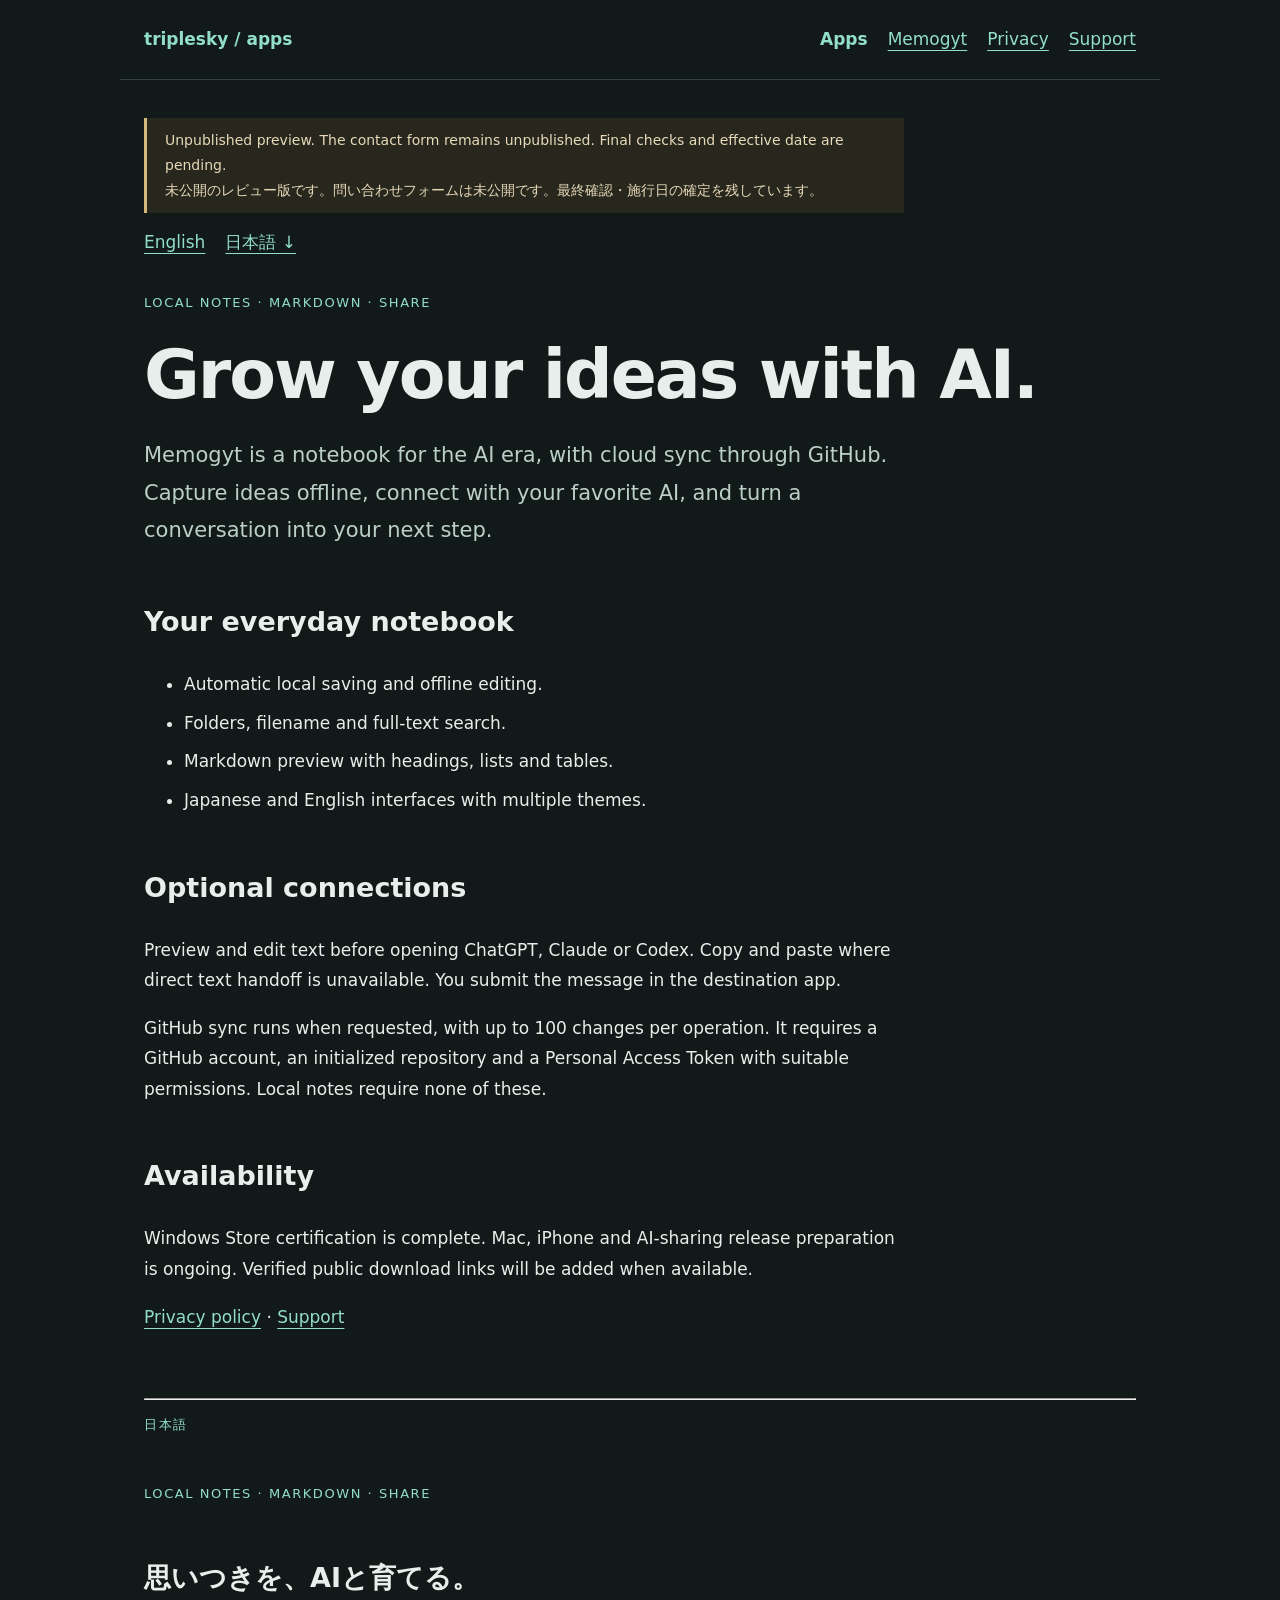
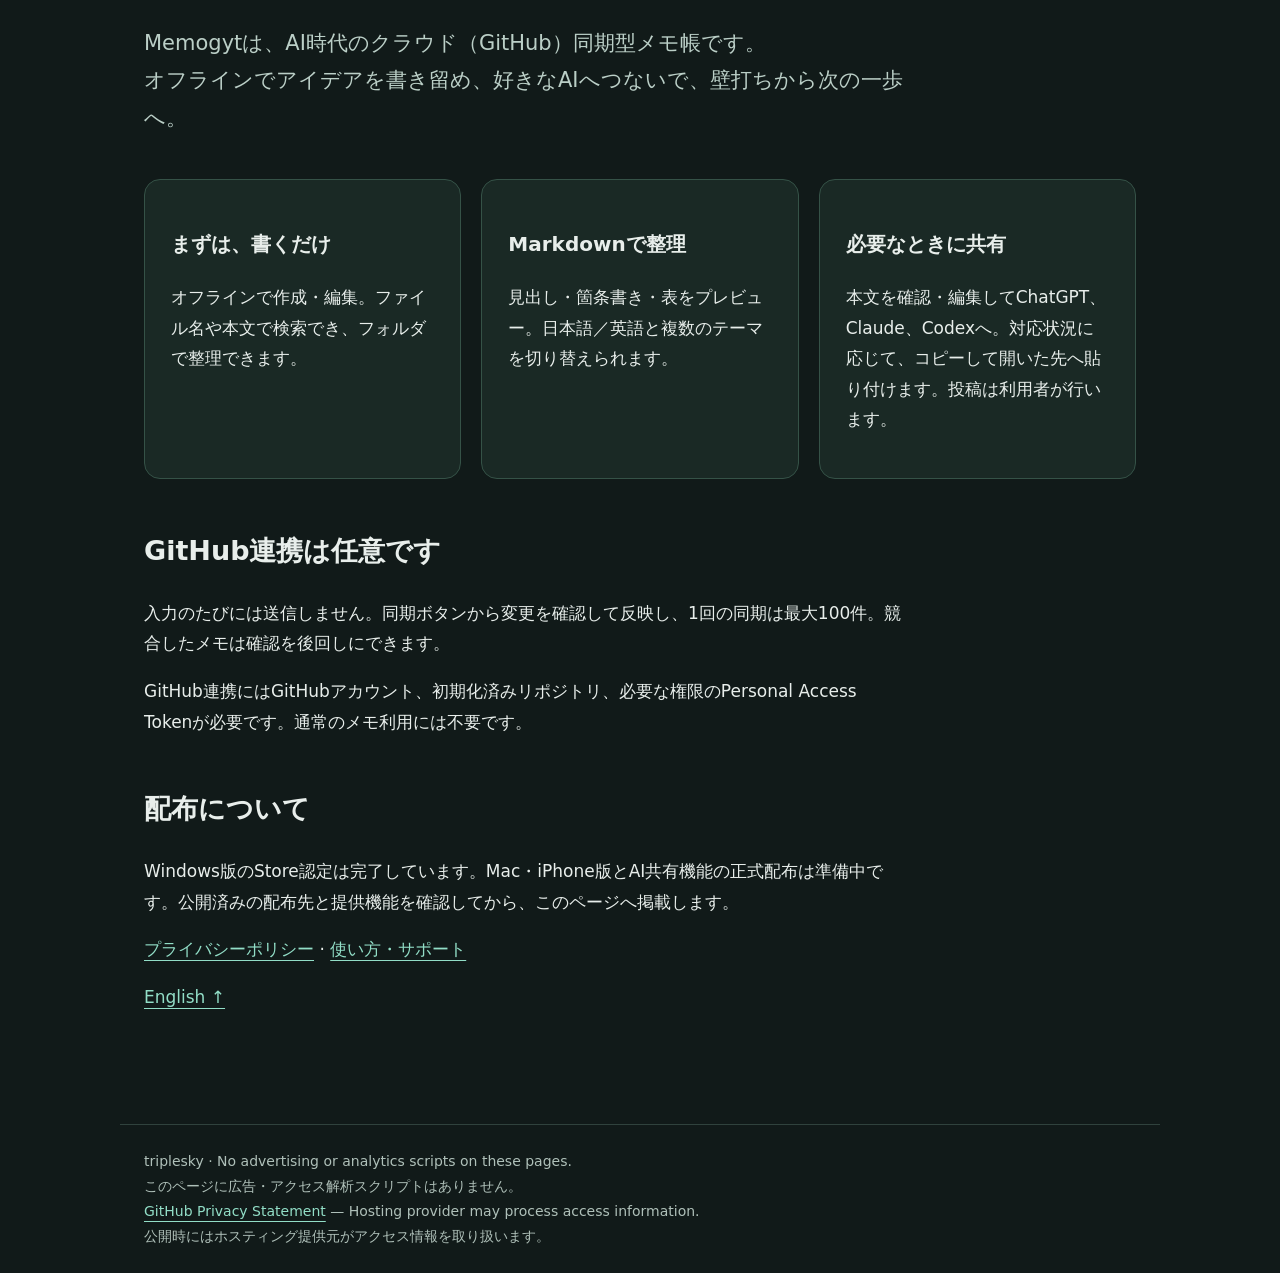
==== memogyt/index.html @ d795aa0e "Limit contact categories and record approved PC review" ====
<!doctype html><html lang="en"><head><meta charset="utf-8"><meta name="viewport" content="width=device-width, initial-scale=1"><title>Memogyt | triplesky</title><link rel="stylesheet" href="../style.css"></head><body><header><a href="../index.html">triplesky / apps</a><nav aria-label="Main navigation"><a href="../index.html">Apps</a><a href="../memogyt/index.html">Memogyt</a><a href="../memogyt/privacy.html">Privacy</a><a href="../memogyt/support.html">Support</a></nav></header><main><p class="notice">Unpublished preview. The contact form remains unpublished. Final checks and effective date are pending.<br><span lang="ja">未公開のレビュー版です。問い合わせフォームは未公開です。最終確認・施行日の確定を残しています。</span></p><nav aria-label="Page language"><a href="#english" lang="en">English</a><a href="#japanese" lang="ja">日本語 ↓</a></nav><section id="english" lang="en"><p class="eyebrow">LOCAL NOTES · MARKDOWN · SHARE</p><h1>Grow your ideas with AI.</h1><p class="lead">Memogyt is a notebook for the AI era, with cloud sync through GitHub.<br>Capture ideas offline, connect with your favorite AI, and turn a conversation into your next step.</p><h2>Your everyday notebook</h2><ul><li>Automatic local saving and offline editing.</li><li>Folders, filename and full-text search.</li><li>Markdown preview with headings, lists and tables.</li><li>Japanese and English interfaces with multiple themes.</li></ul><h2>Optional connections</h2><p>Preview and edit text before opening ChatGPT, Claude or Codex. Copy and paste where direct text handoff is unavailable. You submit the message in the destination app.</p><p>GitHub sync runs when requested, with up to 100 changes per operation. It requires a GitHub account, an initialized repository and a Personal Access Token with suitable permissions. Local notes require none of these.</p><h2>Availability</h2><p>Windows Store certification is complete. Mac, iPhone and AI-sharing release preparation is ongoing. Verified public download links will be added when available.</p><p><a href="privacy.html">Privacy policy</a> · <a href="support.html">Support</a></p></section><section id="japanese" lang="ja" aria-label="日本語"><hr><p class="eyebrow">日本語</p><section><p class="eyebrow">LOCAL NOTES · MARKDOWN · SHARE</p><h2>思いつきを、AIと育てる。</h2><p class="lead">Memogytは、AI時代のクラウド（GitHub）同期型メモ帳です。<br>オフラインでアイデアを書き留め、好きなAIへつないで、壁打ちから次の一歩へ。</p></section><div class="cards"><article class="card"><h3>まずは、書くだけ</h3><p>オフラインで作成・編集。ファイル名や本文で検索でき、フォルダで整理できます。</p></article><article class="card"><h3>Markdownで整理</h3><p>見出し・箇条書き・表をプレビュー。日本語／英語と複数のテーマを切り替えられます。</p></article><article class="card"><h3>必要なときに共有</h3><p>本文を確認・編集してChatGPT、Claude、Codexへ。対応状況に応じて、コピーして開いた先へ貼り付けます。投稿は利用者が行います。</p></article></div><h2>GitHub連携は任意です</h2><p>入力のたびには送信しません。同期ボタンから変更を確認して反映し、1回の同期は最大100件。競合したメモは確認を後回しにできます。</p><p>GitHub連携にはGitHubアカウント、初期化済みリポジトリ、必要な権限のPersonal Access Tokenが必要です。通常のメモ利用には不要です。</p><h2>配布について</h2><p>Windows版のStore認定は完了しています。Mac・iPhone版とAI共有機能の正式配布は準備中です。公開済みの配布先と提供機能を確認してから、このページへ掲載します。</p><p><a href="privacy.html">プライバシーポリシー</a> · <a href="support.html">使い方・サポート</a></p><p><a href="#english">English ↑</a></p></section></main><footer>triplesky · No advertising or analytics scripts on these pages.<br><span lang="ja">このページに広告・アクセス解析スクリプトはありません。</span><br><a href="https://docs.github.com/en/site-policy/privacy-policies/github-general-privacy-statement">GitHub Privacy Statement</a> — Hosting provider may process access information.<br><span lang="ja">公開時にはホスティング提供元がアクセス情報を取り扱います。</span></footer></body></html>
---- style.css ----
*{box-sizing:border-box}body{margin:0;background:#111a19;color:#e8eeeb;font:17px/1.8 system-ui,sans-serif}a{color:#92dec7;text-underline-offset:5px}a:hover{color:#fff}header,main,footer{max-width:1040px;margin:auto;padding:24px}header{display:flex;gap:24px;align-items:center;border-bottom:1px solid #30423d}header a:first-child{font-weight:750;margin-right:auto;text-decoration:none}nav{display:flex;flex-wrap:wrap;gap:20px}h1{font-size:clamp(38px,7vw,68px);line-height:1.2;letter-spacing:-.03em;margin:20px 0}h2{margin-top:48px;font-size:27px}h3{font-size:20px}p{max-width:760px}.eyebrow{color:#92dec7;letter-spacing:.12em;font-size:13px}section{padding:20px 0}.lead{font-size:21px;color:#bbcfc7}.cards{display:grid;grid-template-columns:repeat(auto-fit,minmax(260px,1fr));gap:20px}.card{background:#1a2925;padding:26px;border:1px solid #355247;border-radius:16px}.button{display:inline-block;padding:10px 20px;background:#a2e5cf;color:#13271f;border-radius:9px;text-decoration:none;font-weight:700}.button:hover{background:#cdf5e6;color:#13271f}.notice{border-left:3px solid #d5b97b;padding:10px 18px;background:#27271e;color:#e8d9b8;font-size:14px}footer{margin-top:50px;border-top:1px solid #30423d;color:#afc0b9;font-size:14px}li{margin:8px 0}code{overflow-wrap:anywhere}a:focus-visible{outline:3px solid #f7d983;outline-offset:5px}@media(max-width:600px){header{align-items:flex-start;flex-direction:column;gap:10px}main{padding:20px}h2{margin-top:32px}}
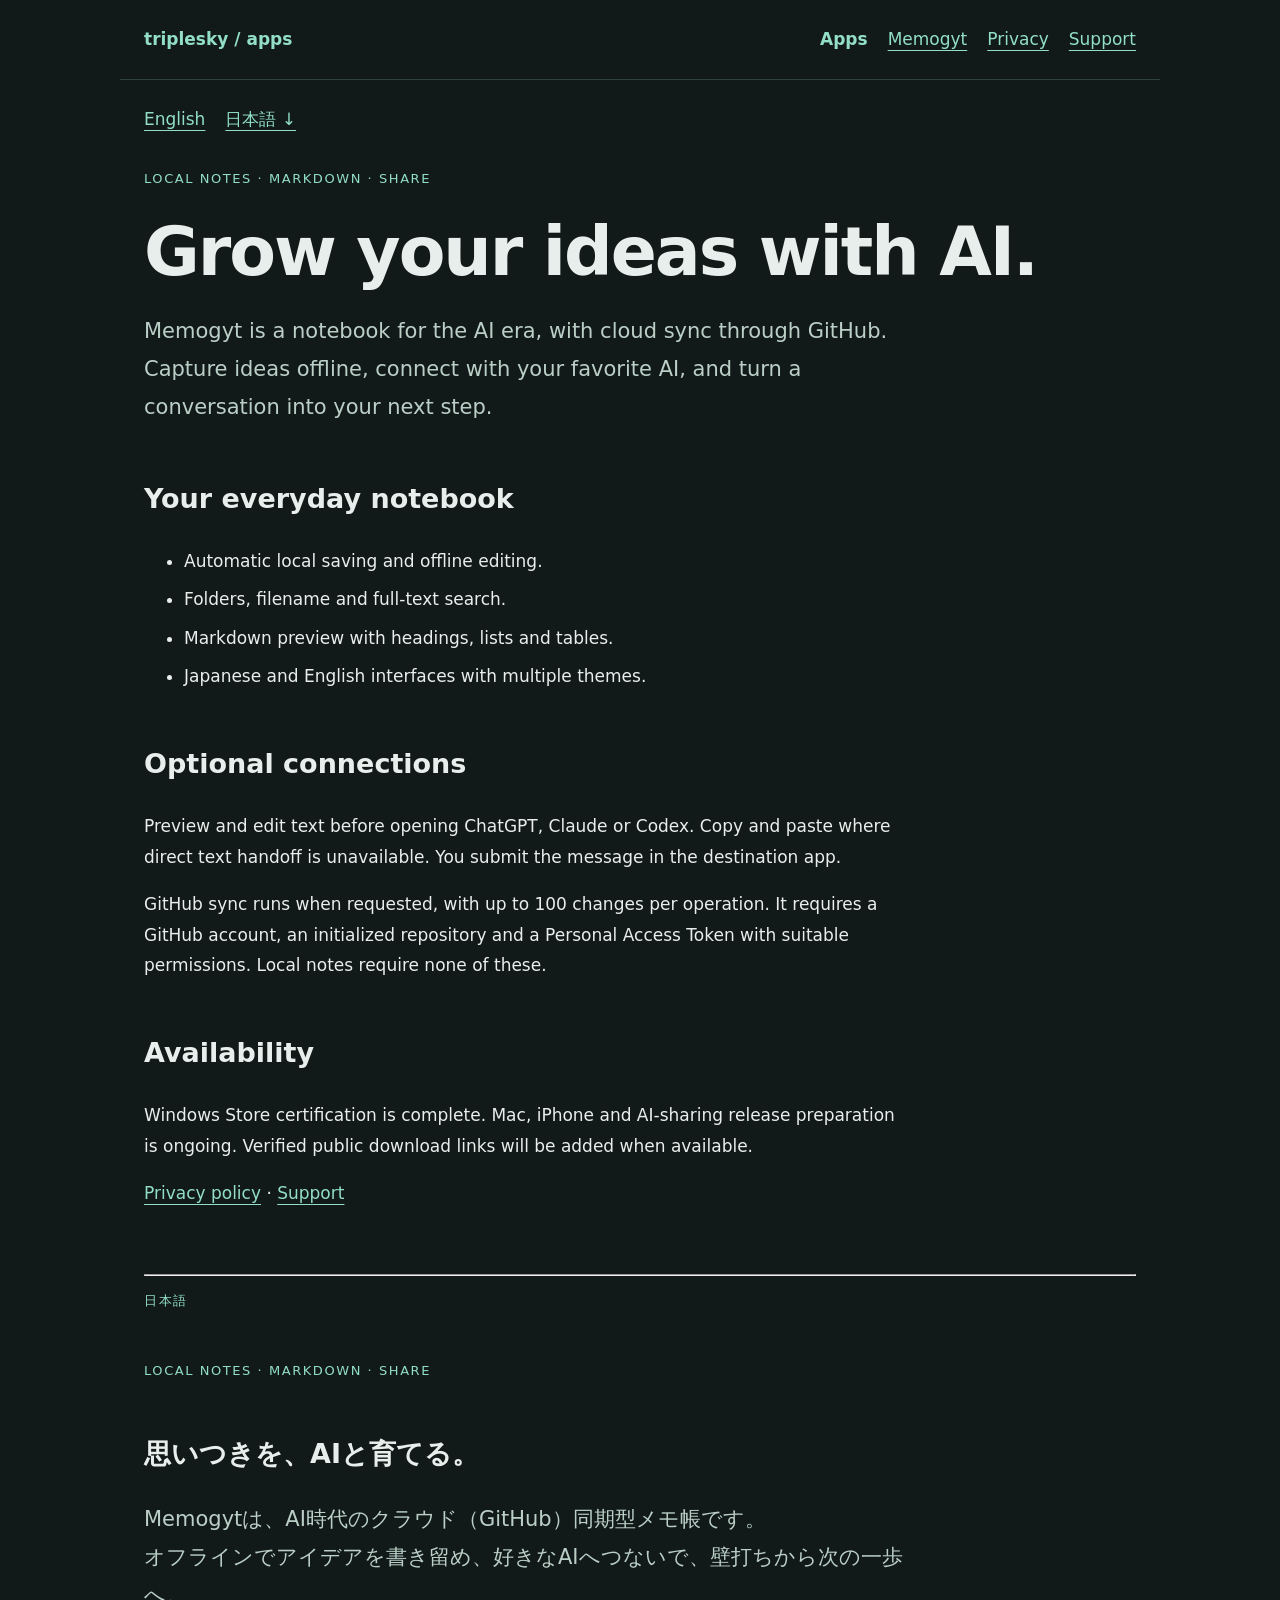
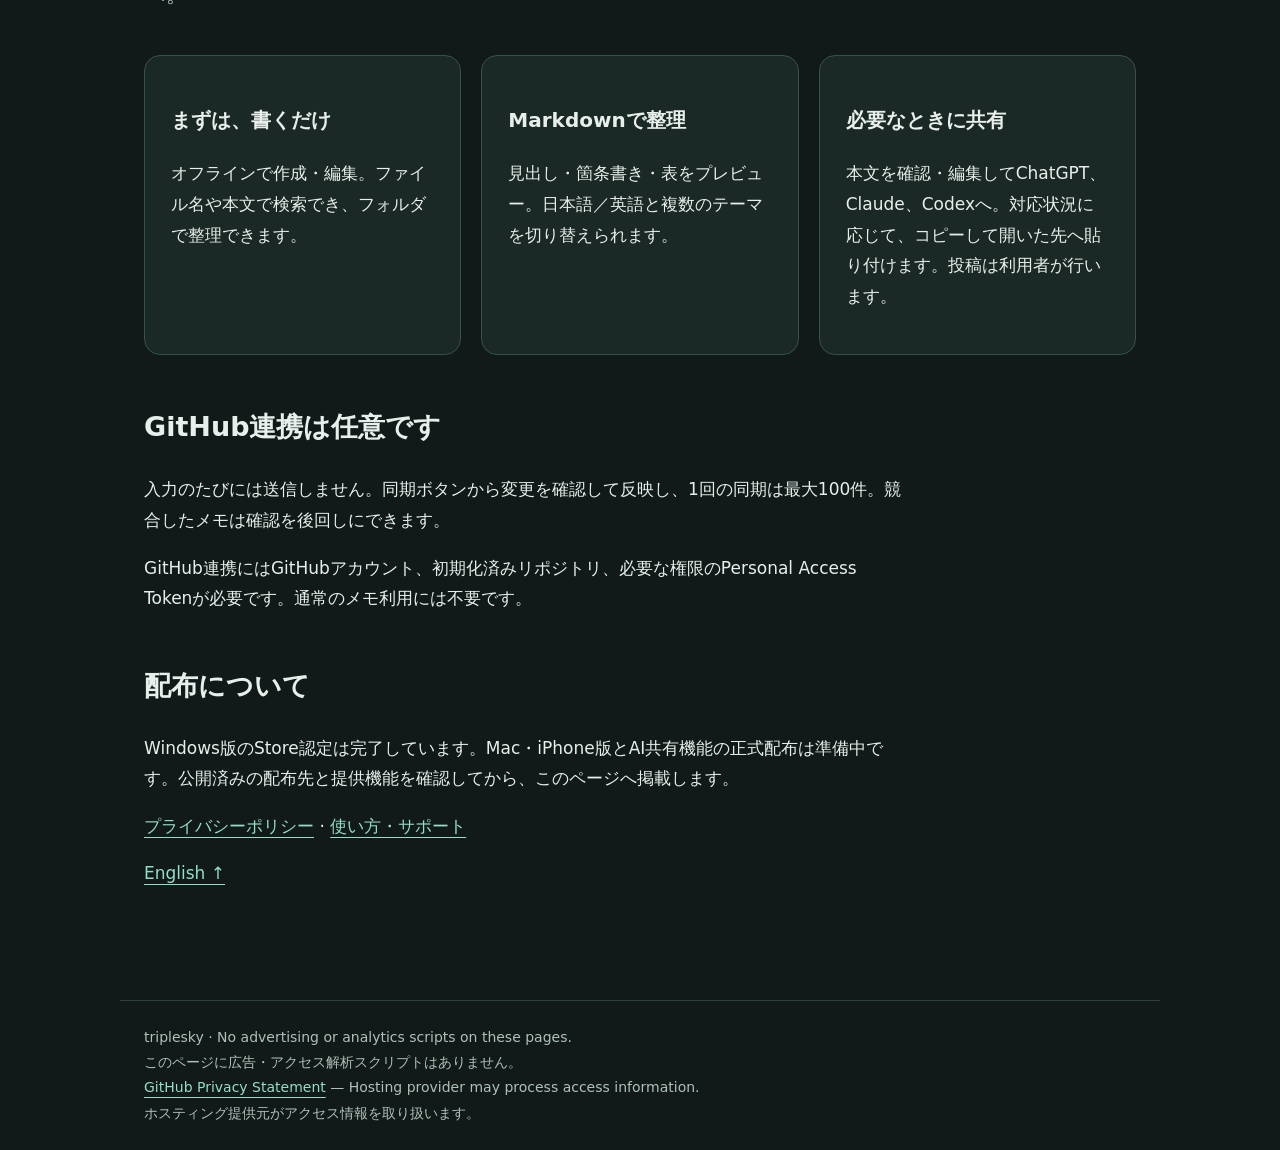
==== commit 66466c52: "Publish reviewed bilingual pages and contact form link" ====
--- a/memogyt/index.html
+++ b/memogyt/index.html
@@ -1 +1 @@
-<!doctype html><html lang="en"><head><meta charset="utf-8"><meta name="viewport" content="width=device-width, initial-scale=1"><title>Memogyt | triplesky</title><link rel="stylesheet" href="../style.css"></head><body><header><a href="../index.html">triplesky / apps</a><nav aria-label="Main navigation"><a href="../index.html">Apps</a><a href="../memogyt/index.html">Memogyt</a><a href="../memogyt/privacy.html">Privacy</a><a href="../memogyt/support.html">Support</a></nav></header><main><p class="notice">Unpublished preview. The contact form remains unpublished. Final checks and effective date are pending.<br><span lang="ja">未公開のレビュー版です。問い合わせフォームは未公開です。最終確認・施行日の確定を残しています。</span></p><nav aria-label="Page language"><a href="#english" lang="en">English</a><a href="#japanese" lang="ja">日本語 ↓</a></nav><section id="english" lang="en"><p class="eyebrow">LOCAL NOTES · MARKDOWN · SHARE</p><h1>Grow your ideas with AI.</h1><p class="lead">Memogyt is a notebook for the AI era, with cloud sync through GitHub.<br>Capture ideas offline, connect with your favorite AI, and turn a conversation into your next step.</p><h2>Your everyday notebook</h2><ul><li>Automatic local saving and offline editing.</li><li>Folders, filename and full-text search.</li><li>Markdown preview with headings, lists and tables.</li><li>Japanese and English interfaces with multiple themes.</li></ul><h2>Optional connections</h2><p>Preview and edit text before opening ChatGPT, Claude or Codex. Copy and paste where direct text handoff is unavailable. You submit the message in the destination app.</p><p>GitHub sync runs when requested, with up to 100 changes per operation. It requires a GitHub account, an initialized repository and a Personal Access Token with suitable permissions. Local notes require none of these.</p><h2>Availability</h2><p>Windows Store certification is complete. Mac, iPhone and AI-sharing release preparation is ongoing. Verified public download links will be added when available.</p><p><a href="privacy.html">Privacy policy</a> · <a href="support.html">Support</a></p></section><section id="japanese" lang="ja" aria-label="日本語"><hr><p class="eyebrow">日本語</p><section><p class="eyebrow">LOCAL NOTES · MARKDOWN · SHARE</p><h2>思いつきを、AIと育てる。</h2><p class="lead">Memogytは、AI時代のクラウド（GitHub）同期型メモ帳です。<br>オフラインでアイデアを書き留め、好きなAIへつないで、壁打ちから次の一歩へ。</p></section><div class="cards"><article class="card"><h3>まずは、書くだけ</h3><p>オフラインで作成・編集。ファイル名や本文で検索でき、フォルダで整理できます。</p></article><article class="card"><h3>Markdownで整理</h3><p>見出し・箇条書き・表をプレビュー。日本語／英語と複数のテーマを切り替えられます。</p></article><article class="card"><h3>必要なときに共有</h3><p>本文を確認・編集してChatGPT、Claude、Codexへ。対応状況に応じて、コピーして開いた先へ貼り付けます。投稿は利用者が行います。</p></article></div><h2>GitHub連携は任意です</h2><p>入力のたびには送信しません。同期ボタンから変更を確認して反映し、1回の同期は最大100件。競合したメモは確認を後回しにできます。</p><p>GitHub連携にはGitHubアカウント、初期化済みリポジトリ、必要な権限のPersonal Access Tokenが必要です。通常のメモ利用には不要です。</p><h2>配布について</h2><p>Windows版のStore認定は完了しています。Mac・iPhone版とAI共有機能の正式配布は準備中です。公開済みの配布先と提供機能を確認してから、このページへ掲載します。</p><p><a href="privacy.html">プライバシーポリシー</a> · <a href="support.html">使い方・サポート</a></p><p><a href="#english">English ↑</a></p></section></main><footer>triplesky · No advertising or analytics scripts on these pages.<br><span lang="ja">このページに広告・アクセス解析スクリプトはありません。</span><br><a href="https://docs.github.com/en/site-policy/privacy-policies/github-general-privacy-statement">GitHub Privacy Statement</a> — Hosting provider may process access information.<br><span lang="ja">公開時にはホスティング提供元がアクセス情報を取り扱います。</span></footer></body></html>+<!doctype html><html lang="en"><head><meta charset="utf-8"><meta name="viewport" content="width=device-width, initial-scale=1"><title>Memogyt | triplesky</title><link rel="stylesheet" href="../style.css"></head><body><header><a href="../index.html">triplesky / apps</a><nav aria-label="Main navigation"><a href="../index.html">Apps</a><a href="../memogyt/index.html">Memogyt</a><a href="../memogyt/privacy.html">Privacy</a><a href="../memogyt/support.html">Support</a></nav></header><main><nav aria-label="Page language"><a href="#english" lang="en">English</a><a href="#japanese" lang="ja">日本語 ↓</a></nav><section id="english" lang="en"><p class="eyebrow">LOCAL NOTES · MARKDOWN · SHARE</p><h1>Grow your ideas with AI.</h1><p class="lead">Memogyt is a notebook for the AI era, with cloud sync through GitHub.<br>Capture ideas offline, connect with your favorite AI, and turn a conversation into your next step.</p><h2>Your everyday notebook</h2><ul><li>Automatic local saving and offline editing.</li><li>Folders, filename and full-text search.</li><li>Markdown preview with headings, lists and tables.</li><li>Japanese and English interfaces with multiple themes.</li></ul><h2>Optional connections</h2><p>Preview and edit text before opening ChatGPT, Claude or Codex. Copy and paste where direct text handoff is unavailable. You submit the message in the destination app.</p><p>GitHub sync runs when requested, with up to 100 changes per operation. It requires a GitHub account, an initialized repository and a Personal Access Token with suitable permissions. Local notes require none of these.</p><h2>Availability</h2><p>Windows Store certification is complete. Mac, iPhone and AI-sharing release preparation is ongoing. Verified public download links will be added when available.</p><p><a href="privacy.html">Privacy policy</a> · <a href="support.html">Support</a></p></section><section id="japanese" lang="ja" aria-label="日本語"><hr><p class="eyebrow">日本語</p><section><p class="eyebrow">LOCAL NOTES · MARKDOWN · SHARE</p><h2>思いつきを、AIと育てる。</h2><p class="lead">Memogytは、AI時代のクラウド（GitHub）同期型メモ帳です。<br>オフラインでアイデアを書き留め、好きなAIへつないで、壁打ちから次の一歩へ。</p></section><div class="cards"><article class="card"><h3>まずは、書くだけ</h3><p>オフラインで作成・編集。ファイル名や本文で検索でき、フォルダで整理できます。</p></article><article class="card"><h3>Markdownで整理</h3><p>見出し・箇条書き・表をプレビュー。日本語／英語と複数のテーマを切り替えられます。</p></article><article class="card"><h3>必要なときに共有</h3><p>本文を確認・編集してChatGPT、Claude、Codexへ。対応状況に応じて、コピーして開いた先へ貼り付けます。投稿は利用者が行います。</p></article></div><h2>GitHub連携は任意です</h2><p>入力のたびには送信しません。同期ボタンから変更を確認して反映し、1回の同期は最大100件。競合したメモは確認を後回しにできます。</p><p>GitHub連携にはGitHubアカウント、初期化済みリポジトリ、必要な権限のPersonal Access Tokenが必要です。通常のメモ利用には不要です。</p><h2>配布について</h2><p>Windows版のStore認定は完了しています。Mac・iPhone版とAI共有機能の正式配布は準備中です。公開済みの配布先と提供機能を確認してから、このページへ掲載します。</p><p><a href="privacy.html">プライバシーポリシー</a> · <a href="support.html">使い方・サポート</a></p><p><a href="#english">English ↑</a></p></section></main><footer>triplesky · No advertising or analytics scripts on these pages.<br><span lang="ja">このページに広告・アクセス解析スクリプトはありません。</span><br><a href="https://docs.github.com/en/site-policy/privacy-policies/github-general-privacy-statement">GitHub Privacy Statement</a> — Hosting provider may process access information.<br><span lang="ja">ホスティング提供元がアクセス情報を取り扱います。</span></footer></body></html>
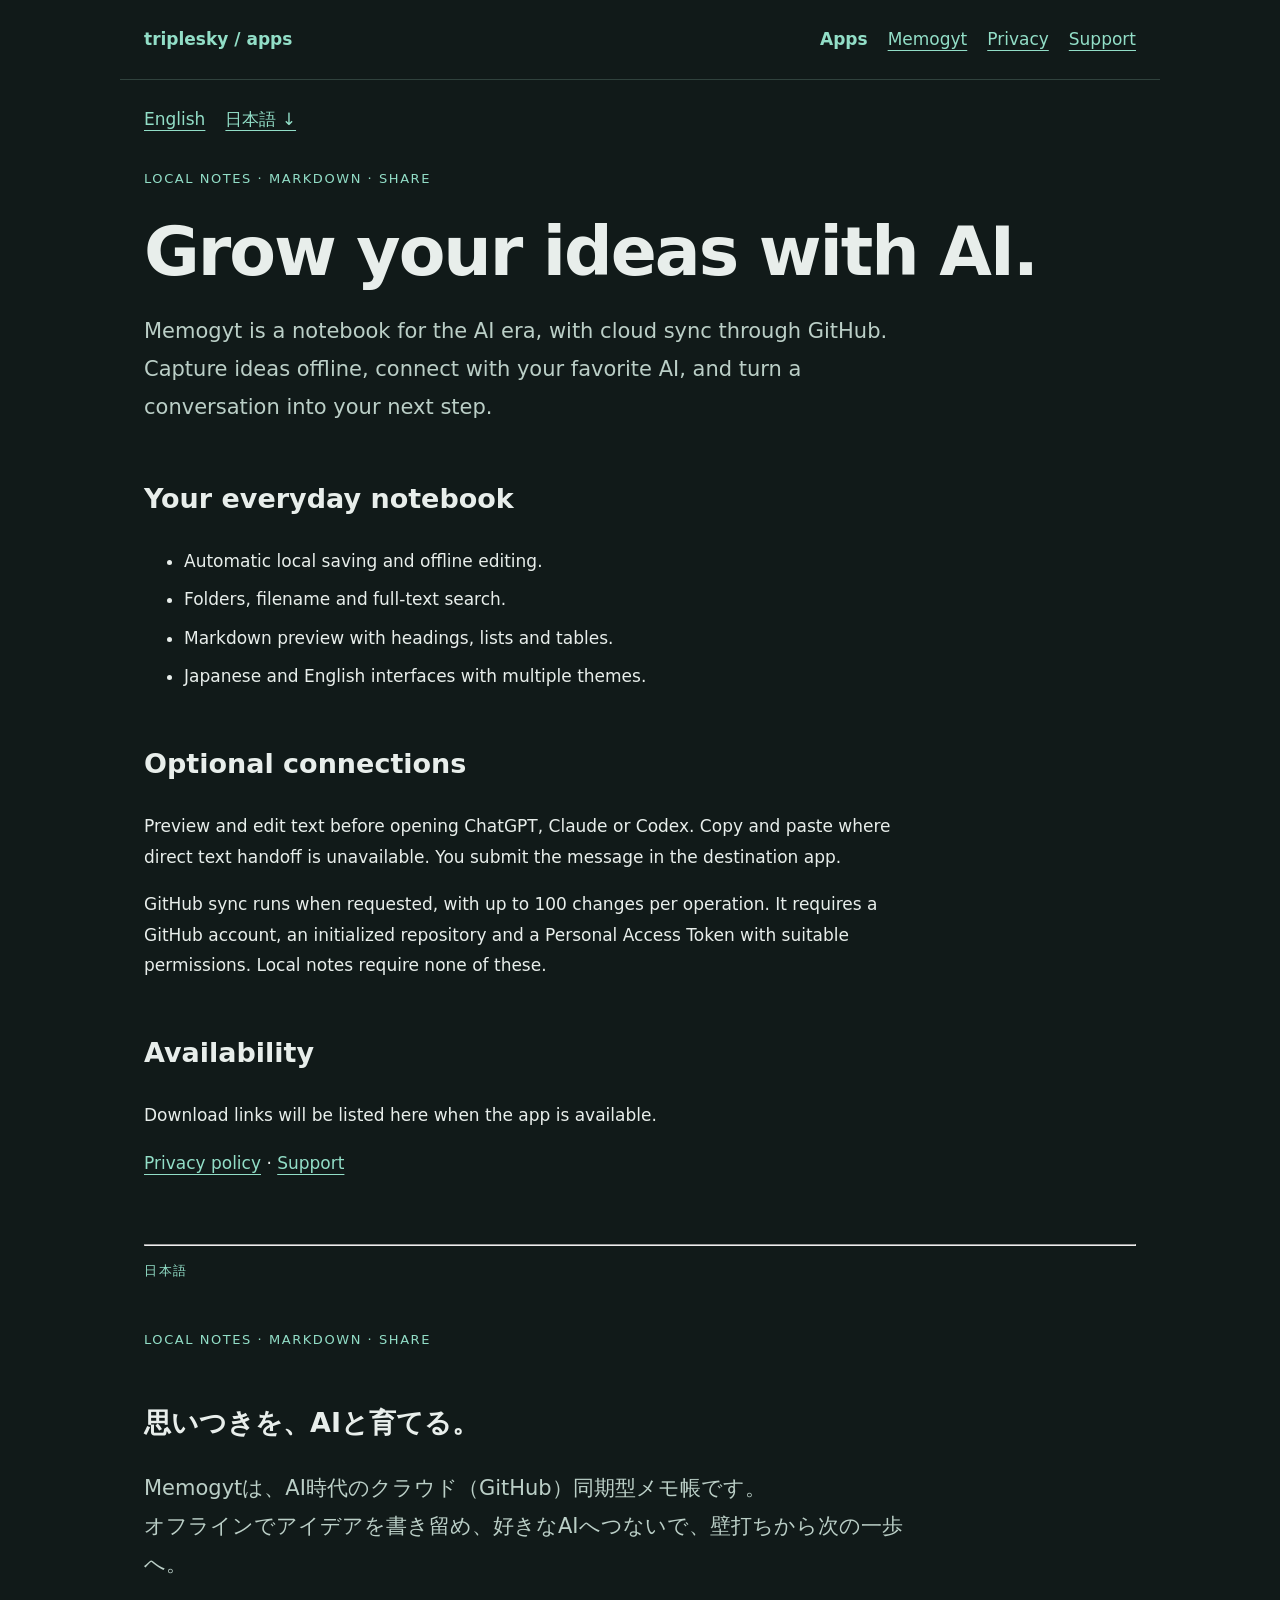
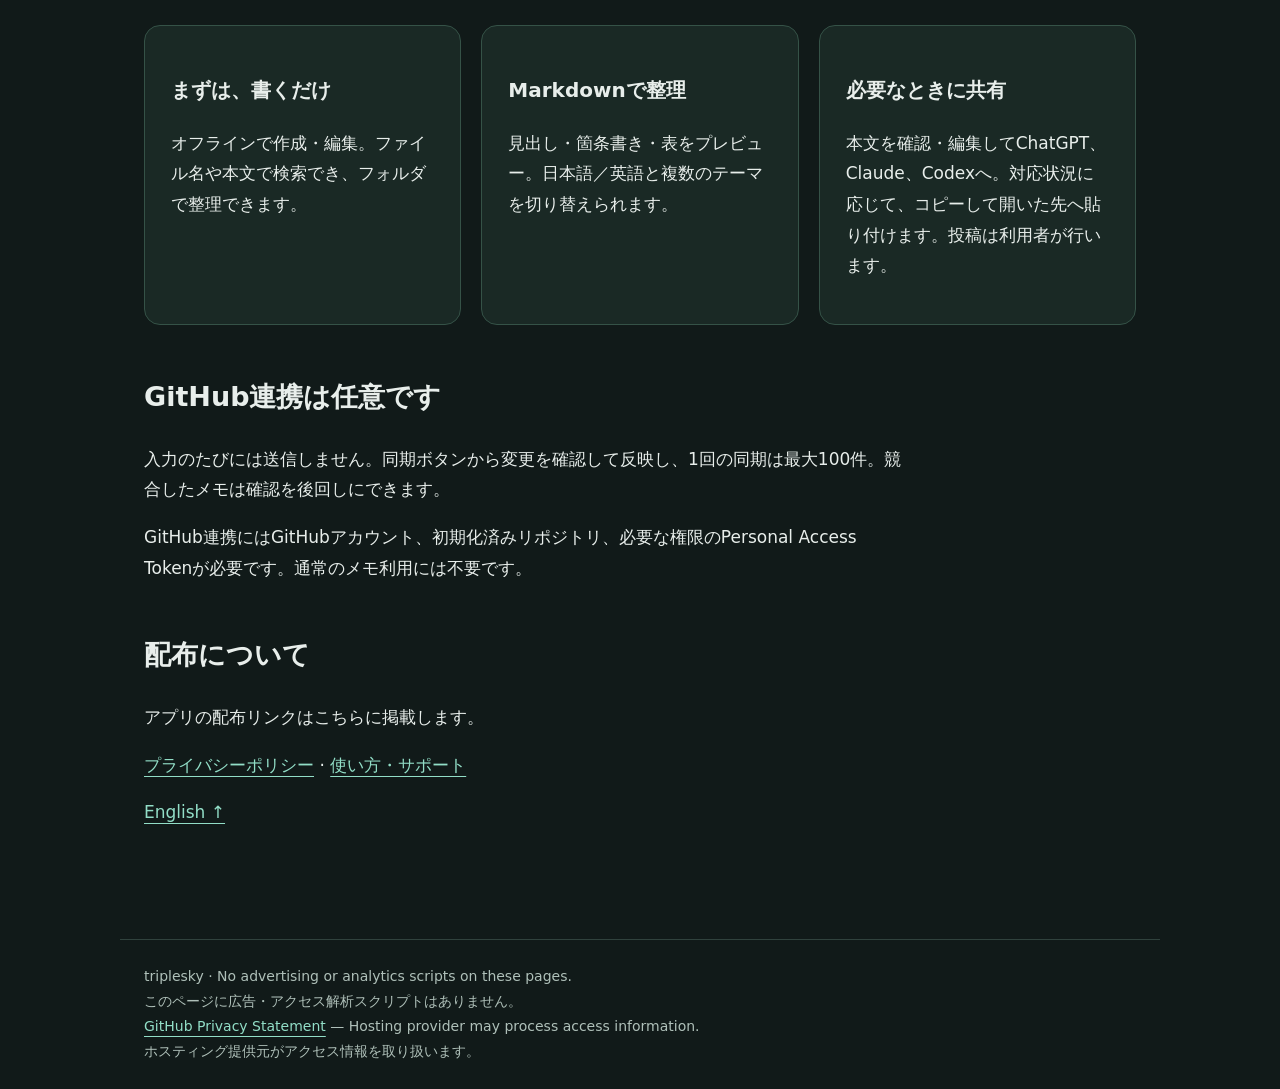
==== commit fdee13ce: "Remove internal preparation documents and progress notes from public site" ====
--- a/memogyt/index.html
+++ b/memogyt/index.html
@@ -1 +1 @@
-<!doctype html><html lang="en"><head><meta charset="utf-8"><meta name="viewport" content="width=device-width, initial-scale=1"><title>Memogyt | triplesky</title><link rel="stylesheet" href="../style.css"></head><body><header><a href="../index.html">triplesky / apps</a><nav aria-label="Main navigation"><a href="../index.html">Apps</a><a href="../memogyt/index.html">Memogyt</a><a href="../memogyt/privacy.html">Privacy</a><a href="../memogyt/support.html">Support</a></nav></header><main><nav aria-label="Page language"><a href="#english" lang="en">English</a><a href="#japanese" lang="ja">日本語 ↓</a></nav><section id="english" lang="en"><p class="eyebrow">LOCAL NOTES · MARKDOWN · SHARE</p><h1>Grow your ideas with AI.</h1><p class="lead">Memogyt is a notebook for the AI era, with cloud sync through GitHub.<br>Capture ideas offline, connect with your favorite AI, and turn a conversation into your next step.</p><h2>Your everyday notebook</h2><ul><li>Automatic local saving and offline editing.</li><li>Folders, filename and full-text search.</li><li>Markdown preview with headings, lists and tables.</li><li>Japanese and English interfaces with multiple themes.</li></ul><h2>Optional connections</h2><p>Preview and edit text before opening ChatGPT, Claude or Codex. Copy and paste where direct text handoff is unavailable. You submit the message in the destination app.</p><p>GitHub sync runs when requested, with up to 100 changes per operation. It requires a GitHub account, an initialized repository and a Personal Access Token with suitable permissions. Local notes require none of these.</p><h2>Availability</h2><p>Windows Store certification is complete. Mac, iPhone and AI-sharing release preparation is ongoing. Verified public download links will be added when available.</p><p><a href="privacy.html">Privacy policy</a> · <a href="support.html">Support</a></p></section><section id="japanese" lang="ja" aria-label="日本語"><hr><p class="eyebrow">日本語</p><section><p class="eyebrow">LOCAL NOTES · MARKDOWN · SHARE</p><h2>思いつきを、AIと育てる。</h2><p class="lead">Memogytは、AI時代のクラウド（GitHub）同期型メモ帳です。<br>オフラインでアイデアを書き留め、好きなAIへつないで、壁打ちから次の一歩へ。</p></section><div class="cards"><article class="card"><h3>まずは、書くだけ</h3><p>オフラインで作成・編集。ファイル名や本文で検索でき、フォルダで整理できます。</p></article><article class="card"><h3>Markdownで整理</h3><p>見出し・箇条書き・表をプレビュー。日本語／英語と複数のテーマを切り替えられます。</p></article><article class="card"><h3>必要なときに共有</h3><p>本文を確認・編集してChatGPT、Claude、Codexへ。対応状況に応じて、コピーして開いた先へ貼り付けます。投稿は利用者が行います。</p></article></div><h2>GitHub連携は任意です</h2><p>入力のたびには送信しません。同期ボタンから変更を確認して反映し、1回の同期は最大100件。競合したメモは確認を後回しにできます。</p><p>GitHub連携にはGitHubアカウント、初期化済みリポジトリ、必要な権限のPersonal Access Tokenが必要です。通常のメモ利用には不要です。</p><h2>配布について</h2><p>Windows版のStore認定は完了しています。Mac・iPhone版とAI共有機能の正式配布は準備中です。公開済みの配布先と提供機能を確認してから、このページへ掲載します。</p><p><a href="privacy.html">プライバシーポリシー</a> · <a href="support.html">使い方・サポート</a></p><p><a href="#english">English ↑</a></p></section></main><footer>triplesky · No advertising or analytics scripts on these pages.<br><span lang="ja">このページに広告・アクセス解析スクリプトはありません。</span><br><a href="https://docs.github.com/en/site-policy/privacy-policies/github-general-privacy-statement">GitHub Privacy Statement</a> — Hosting provider may process access information.<br><span lang="ja">ホスティング提供元がアクセス情報を取り扱います。</span></footer></body></html>+<!doctype html><html lang="en"><head><meta charset="utf-8"><meta name="viewport" content="width=device-width, initial-scale=1"><title>Memogyt | triplesky</title><link rel="stylesheet" href="../style.css"></head><body><header><a href="../index.html">triplesky / apps</a><nav aria-label="Main navigation"><a href="../index.html">Apps</a><a href="../memogyt/index.html">Memogyt</a><a href="../memogyt/privacy.html">Privacy</a><a href="../memogyt/support.html">Support</a></nav></header><main><nav aria-label="Page language"><a href="#english" lang="en">English</a><a href="#japanese" lang="ja">日本語 ↓</a></nav><section id="english" lang="en"><p class="eyebrow">LOCAL NOTES · MARKDOWN · SHARE</p><h1>Grow your ideas with AI.</h1><p class="lead">Memogyt is a notebook for the AI era, with cloud sync through GitHub.<br>Capture ideas offline, connect with your favorite AI, and turn a conversation into your next step.</p><h2>Your everyday notebook</h2><ul><li>Automatic local saving and offline editing.</li><li>Folders, filename and full-text search.</li><li>Markdown preview with headings, lists and tables.</li><li>Japanese and English interfaces with multiple themes.</li></ul><h2>Optional connections</h2><p>Preview and edit text before opening ChatGPT, Claude or Codex. Copy and paste where direct text handoff is unavailable. You submit the message in the destination app.</p><p>GitHub sync runs when requested, with up to 100 changes per operation. It requires a GitHub account, an initialized repository and a Personal Access Token with suitable permissions. Local notes require none of these.</p><h2>Availability</h2><p>Download links will be listed here when the app is available.</p><p><a href="privacy.html">Privacy policy</a> · <a href="support.html">Support</a></p></section><section id="japanese" lang="ja" aria-label="日本語"><hr><p class="eyebrow">日本語</p><section><p class="eyebrow">LOCAL NOTES · MARKDOWN · SHARE</p><h2>思いつきを、AIと育てる。</h2><p class="lead">Memogytは、AI時代のクラウド（GitHub）同期型メモ帳です。<br>オフラインでアイデアを書き留め、好きなAIへつないで、壁打ちから次の一歩へ。</p></section><div class="cards"><article class="card"><h3>まずは、書くだけ</h3><p>オフラインで作成・編集。ファイル名や本文で検索でき、フォルダで整理できます。</p></article><article class="card"><h3>Markdownで整理</h3><p>見出し・箇条書き・表をプレビュー。日本語／英語と複数のテーマを切り替えられます。</p></article><article class="card"><h3>必要なときに共有</h3><p>本文を確認・編集してChatGPT、Claude、Codexへ。対応状況に応じて、コピーして開いた先へ貼り付けます。投稿は利用者が行います。</p></article></div><h2>GitHub連携は任意です</h2><p>入力のたびには送信しません。同期ボタンから変更を確認して反映し、1回の同期は最大100件。競合したメモは確認を後回しにできます。</p><p>GitHub連携にはGitHubアカウント、初期化済みリポジトリ、必要な権限のPersonal Access Tokenが必要です。通常のメモ利用には不要です。</p><h2>配布について</h2><p>アプリの配布リンクはこちらに掲載します。</p><p><a href="privacy.html">プライバシーポリシー</a> · <a href="support.html">使い方・サポート</a></p><p><a href="#english">English ↑</a></p></section></main><footer>triplesky · No advertising or analytics scripts on these pages.<br><span lang="ja">このページに広告・アクセス解析スクリプトはありません。</span><br><a href="https://docs.github.com/en/site-policy/privacy-policies/github-general-privacy-statement">GitHub Privacy Statement</a> — Hosting provider may process access information.<br><span lang="ja">ホスティング提供元がアクセス情報を取り扱います。</span></footer></body></html>
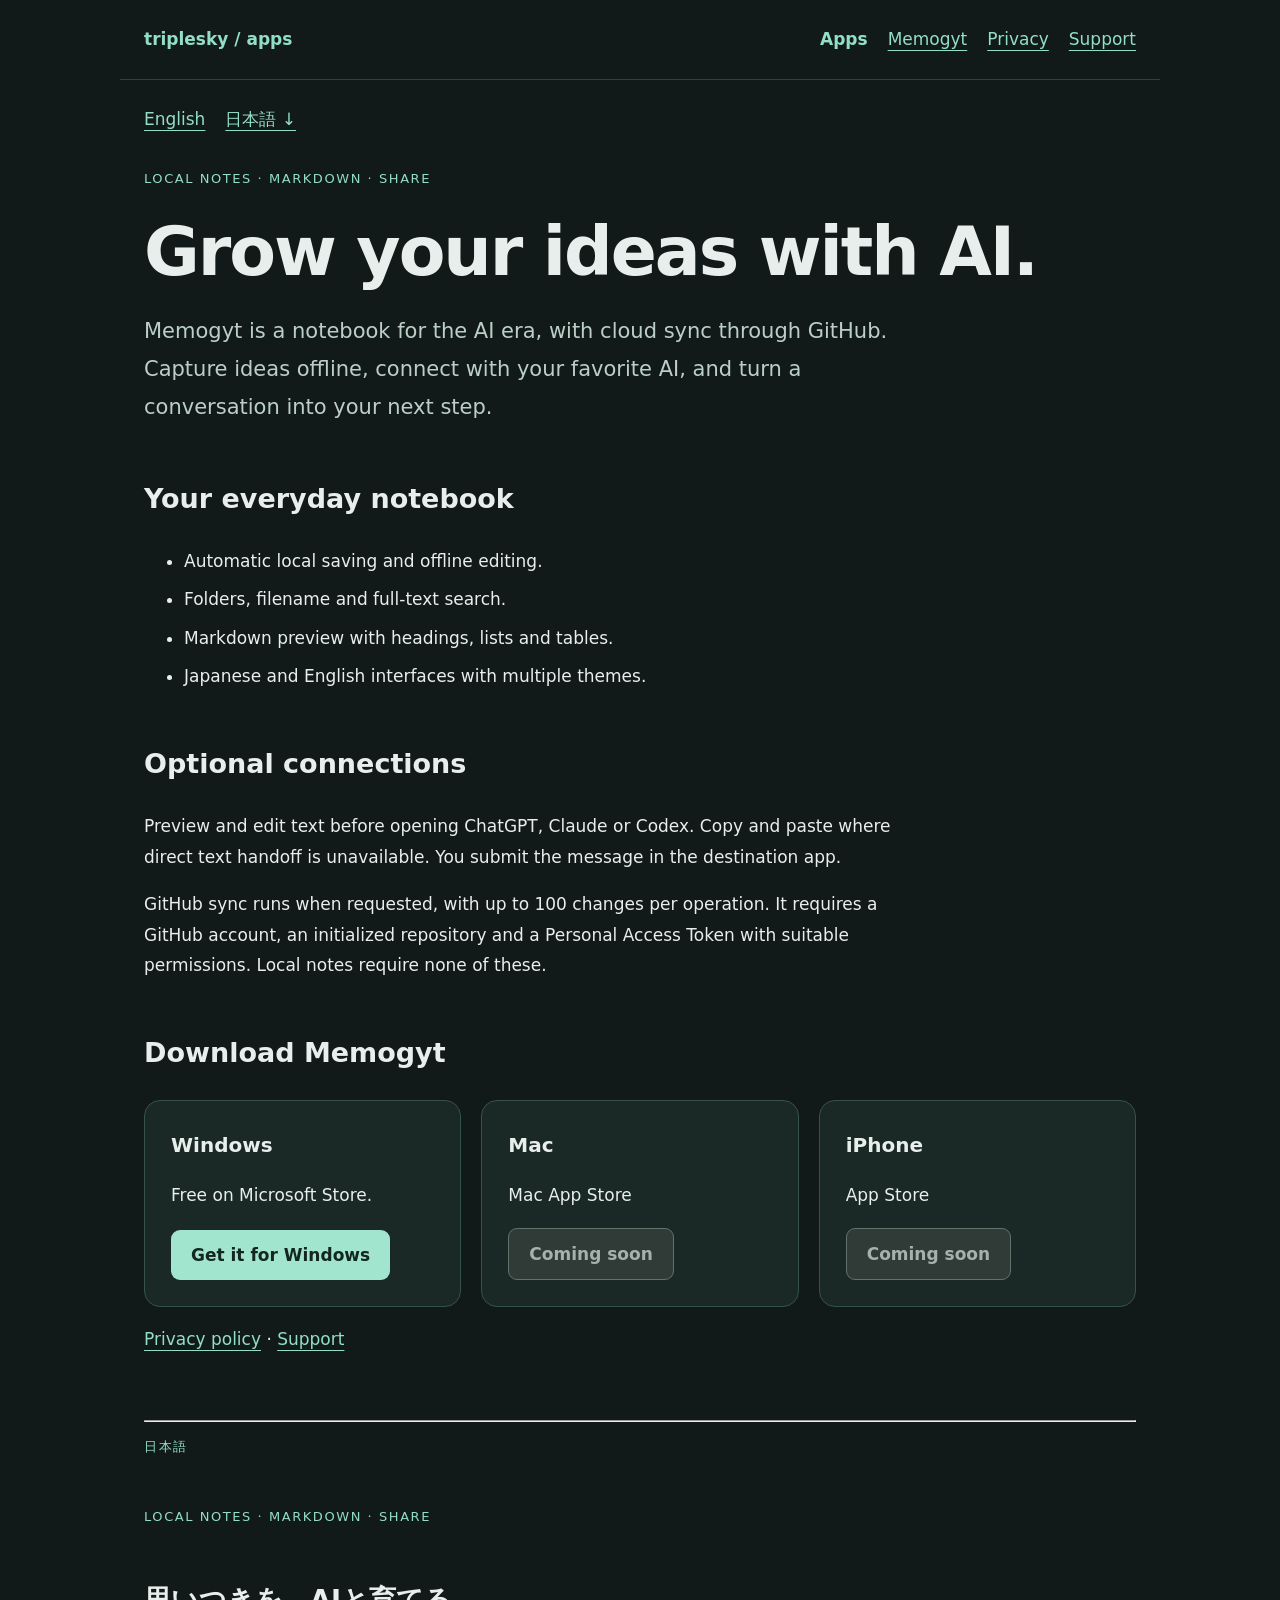
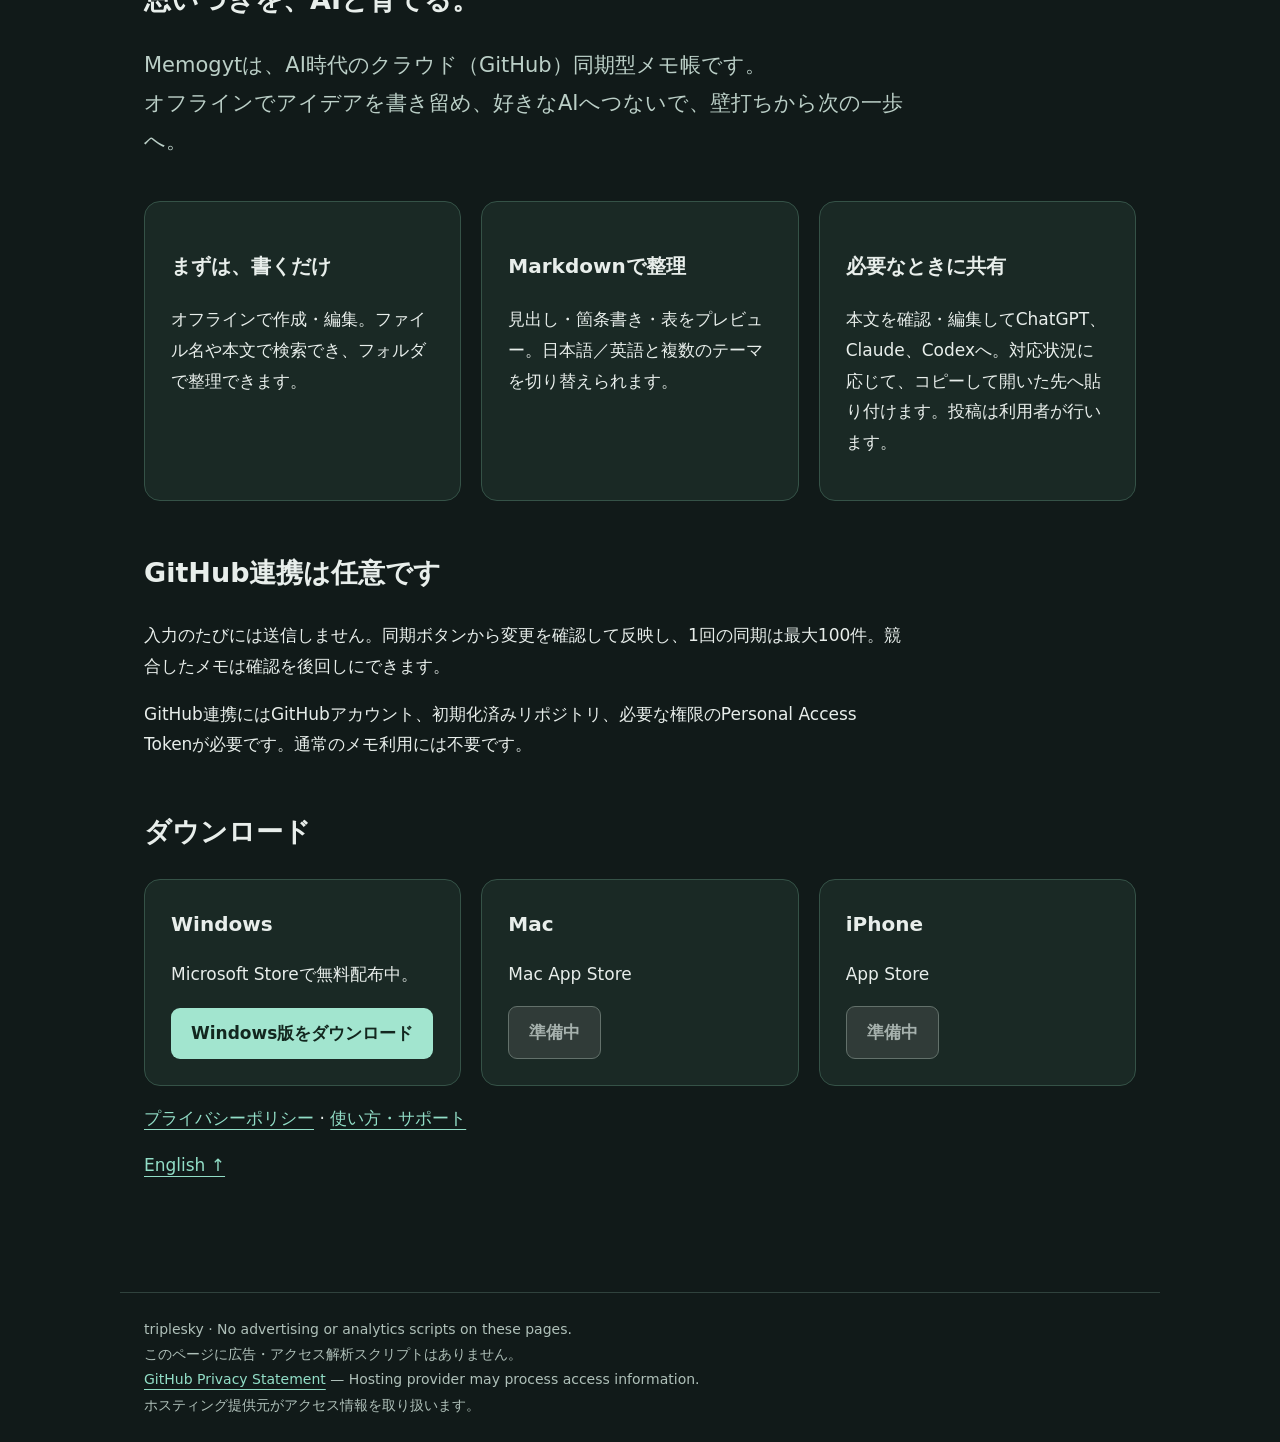
==== commit 84765712: "Add Windows download link and upcoming Apple platforms" ====
--- a/memogyt/index.html
+++ b/memogyt/index.html
@@ -1 +1 @@
-<!doctype html><html lang="en"><head><meta charset="utf-8"><meta name="viewport" content="width=device-width, initial-scale=1"><title>Memogyt | triplesky</title><link rel="stylesheet" href="../style.css"></head><body><header><a href="../index.html">triplesky / apps</a><nav aria-label="Main navigation"><a href="../index.html">Apps</a><a href="../memogyt/index.html">Memogyt</a><a href="../memogyt/privacy.html">Privacy</a><a href="../memogyt/support.html">Support</a></nav></header><main><nav aria-label="Page language"><a href="#english" lang="en">English</a><a href="#japanese" lang="ja">日本語 ↓</a></nav><section id="english" lang="en"><p class="eyebrow">LOCAL NOTES · MARKDOWN · SHARE</p><h1>Grow your ideas with AI.</h1><p class="lead">Memogyt is a notebook for the AI era, with cloud sync through GitHub.<br>Capture ideas offline, connect with your favorite AI, and turn a conversation into your next step.</p><h2>Your everyday notebook</h2><ul><li>Automatic local saving and offline editing.</li><li>Folders, filename and full-text search.</li><li>Markdown preview with headings, lists and tables.</li><li>Japanese and English interfaces with multiple themes.</li></ul><h2>Optional connections</h2><p>Preview and edit text before opening ChatGPT, Claude or Codex. Copy and paste where direct text handoff is unavailable. You submit the message in the destination app.</p><p>GitHub sync runs when requested, with up to 100 changes per operation. It requires a GitHub account, an initialized repository and a Personal Access Token with suitable permissions. Local notes require none of these.</p><h2>Availability</h2><p>Download links will be listed here when the app is available.</p><p><a href="privacy.html">Privacy policy</a> · <a href="support.html">Support</a></p></section><section id="japanese" lang="ja" aria-label="日本語"><hr><p class="eyebrow">日本語</p><section><p class="eyebrow">LOCAL NOTES · MARKDOWN · SHARE</p><h2>思いつきを、AIと育てる。</h2><p class="lead">Memogytは、AI時代のクラウド（GitHub）同期型メモ帳です。<br>オフラインでアイデアを書き留め、好きなAIへつないで、壁打ちから次の一歩へ。</p></section><div class="cards"><article class="card"><h3>まずは、書くだけ</h3><p>オフラインで作成・編集。ファイル名や本文で検索でき、フォルダで整理できます。</p></article><article class="card"><h3>Markdownで整理</h3><p>見出し・箇条書き・表をプレビュー。日本語／英語と複数のテーマを切り替えられます。</p></article><article class="card"><h3>必要なときに共有</h3><p>本文を確認・編集してChatGPT、Claude、Codexへ。対応状況に応じて、コピーして開いた先へ貼り付けます。投稿は利用者が行います。</p></article></div><h2>GitHub連携は任意です</h2><p>入力のたびには送信しません。同期ボタンから変更を確認して反映し、1回の同期は最大100件。競合したメモは確認を後回しにできます。</p><p>GitHub連携にはGitHubアカウント、初期化済みリポジトリ、必要な権限のPersonal Access Tokenが必要です。通常のメモ利用には不要です。</p><h2>配布について</h2><p>アプリの配布リンクはこちらに掲載します。</p><p><a href="privacy.html">プライバシーポリシー</a> · <a href="support.html">使い方・サポート</a></p><p><a href="#english">English ↑</a></p></section></main><footer>triplesky · No advertising or analytics scripts on these pages.<br><span lang="ja">このページに広告・アクセス解析スクリプトはありません。</span><br><a href="https://docs.github.com/en/site-policy/privacy-policies/github-general-privacy-statement">GitHub Privacy Statement</a> — Hosting provider may process access information.<br><span lang="ja">ホスティング提供元がアクセス情報を取り扱います。</span></footer></body></html>
+<!doctype html><html lang="en"><head><meta charset="utf-8"><meta name="viewport" content="width=device-width, initial-scale=1"><title>Memogyt | triplesky</title><link rel="stylesheet" href="../style.css"></head><body><header><a href="../index.html">triplesky / apps</a><nav aria-label="Main navigation"><a href="../index.html">Apps</a><a href="../memogyt/index.html">Memogyt</a><a href="../memogyt/privacy.html">Privacy</a><a href="../memogyt/support.html">Support</a></nav></header><main><nav aria-label="Page language"><a href="#english" lang="en">English</a><a href="#japanese" lang="ja">日本語 ↓</a></nav><section id="english" lang="en"><p class="eyebrow">LOCAL NOTES · MARKDOWN · SHARE</p><h1>Grow your ideas with AI.</h1><p class="lead">Memogyt is a notebook for the AI era, with cloud sync through GitHub.<br>Capture ideas offline, connect with your favorite AI, and turn a conversation into your next step.</p><h2>Your everyday notebook</h2><ul><li>Automatic local saving and offline editing.</li><li>Folders, filename and full-text search.</li><li>Markdown preview with headings, lists and tables.</li><li>Japanese and English interfaces with multiple themes.</li></ul><h2>Optional connections</h2><p>Preview and edit text before opening ChatGPT, Claude or Codex. Copy and paste where direct text handoff is unavailable. You submit the message in the destination app.</p><p>GitHub sync runs when requested, with up to 100 changes per operation. It requires a GitHub account, an initialized repository and a Personal Access Token with suitable permissions. Local notes require none of these.</p><h2>Download Memogyt</h2><div class="cards downloads" aria-label="Download options"><article class="card"><h3>Windows</h3><p>Free on Microsoft Store.</p><a class="button" href="https://apps.microsoft.com/detail/9P9WV1HKLCFQ">Get it for Windows</a></article><article class="card"><h3>Mac</h3><p>Mac App Store</p><span class="button button-disabled" aria-disabled="true">Coming soon</span></article><article class="card"><h3>iPhone</h3><p>App Store</p><span class="button button-disabled" aria-disabled="true">Coming soon</span></article></div><p><a href="privacy.html">Privacy policy</a> · <a href="support.html">Support</a></p></section><section id="japanese" lang="ja" aria-label="日本語"><hr><p class="eyebrow">日本語</p><section><p class="eyebrow">LOCAL NOTES · MARKDOWN · SHARE</p><h2>思いつきを、AIと育てる。</h2><p class="lead">Memogytは、AI時代のクラウド（GitHub）同期型メモ帳です。<br>オフラインでアイデアを書き留め、好きなAIへつないで、壁打ちから次の一歩へ。</p></section><div class="cards"><article class="card"><h3>まずは、書くだけ</h3><p>オフラインで作成・編集。ファイル名や本文で検索でき、フォルダで整理できます。</p></article><article class="card"><h3>Markdownで整理</h3><p>見出し・箇条書き・表をプレビュー。日本語／英語と複数のテーマを切り替えられます。</p></article><article class="card"><h3>必要なときに共有</h3><p>本文を確認・編集してChatGPT、Claude、Codexへ。対応状況に応じて、コピーして開いた先へ貼り付けます。投稿は利用者が行います。</p></article></div><h2>GitHub連携は任意です</h2><p>入力のたびには送信しません。同期ボタンから変更を確認して反映し、1回の同期は最大100件。競合したメモは確認を後回しにできます。</p><p>GitHub連携にはGitHubアカウント、初期化済みリポジトリ、必要な権限のPersonal Access Tokenが必要です。通常のメモ利用には不要です。</p><h2>ダウンロード</h2><div class="cards downloads" aria-label="ダウンロード先"><article class="card"><h3>Windows</h3><p>Microsoft Storeで無料配布中。</p><a class="button" href="https://apps.microsoft.com/detail/9P9WV1HKLCFQ">Windows版をダウンロード</a></article><article class="card"><h3>Mac</h3><p>Mac App Store</p><span class="button button-disabled" aria-disabled="true">準備中</span></article><article class="card"><h3>iPhone</h3><p>App Store</p><span class="button button-disabled" aria-disabled="true">準備中</span></article></div><p><a href="privacy.html">プライバシーポリシー</a> · <a href="support.html">使い方・サポート</a></p><p><a href="#english">English ↑</a></p></section></main><footer>triplesky · No advertising or analytics scripts on these pages.<br><span lang="ja">このページに広告・アクセス解析スクリプトはありません。</span><br><a href="https://docs.github.com/en/site-policy/privacy-policies/github-general-privacy-statement">GitHub Privacy Statement</a> — Hosting provider may process access information.<br><span lang="ja">ホスティング提供元がアクセス情報を取り扱います。</span></footer></body></html>
--- a/style.css
+++ b/style.css
@@ -1 +1,2 @@
-*{box-sizing:border-box}body{margin:0;background:#111a19;color:#e8eeeb;font:17px/1.8 system-ui,sans-serif}a{color:#92dec7;text-underline-offset:5px}a:hover{color:#fff}header,main,footer{max-width:1040px;margin:auto;padding:24px}header{display:flex;gap:24px;align-items:center;border-bottom:1px solid #30423d}header a:first-child{font-weight:750;margin-right:auto;text-decoration:none}nav{display:flex;flex-wrap:wrap;gap:20px}h1{font-size:clamp(38px,7vw,68px);line-height:1.2;letter-spacing:-.03em;margin:20px 0}h2{margin-top:48px;font-size:27px}h3{font-size:20px}p{max-width:760px}.eyebrow{color:#92dec7;letter-spacing:.12em;font-size:13px}section{padding:20px 0}.lead{font-size:21px;color:#bbcfc7}.cards{display:grid;grid-template-columns:repeat(auto-fit,minmax(260px,1fr));gap:20px}.card{background:#1a2925;padding:26px;border:1px solid #355247;border-radius:16px}.button{display:inline-block;padding:10px 20px;background:#a2e5cf;color:#13271f;border-radius:9px;text-decoration:none;font-weight:700}.button:hover{background:#cdf5e6;color:#13271f}.notice{border-left:3px solid #d5b97b;padding:10px 18px;background:#27271e;color:#e8d9b8;font-size:14px}footer{margin-top:50px;border-top:1px solid #30423d;color:#afc0b9;font-size:14px}li{margin:8px 0}code{overflow-wrap:anywhere}a:focus-visible{outline:3px solid #f7d983;outline-offset:5px}@media(max-width:600px){header{align-items:flex-start;flex-direction:column;gap:10px}main{padding:20px}h2{margin-top:32px}}+*{box-sizing:border-box}body{margin:0;background:#111a19;color:#e8eeeb;font:17px/1.8 system-ui,sans-serif}a{color:#92dec7;text-underline-offset:5px}a:hover{color:#fff}header,main,footer{max-width:1040px;margin:auto;padding:24px}header{display:flex;gap:24px;align-items:center;border-bottom:1px solid #30423d}header a:first-child{font-weight:750;margin-right:auto;text-decoration:none}nav{display:flex;flex-wrap:wrap;gap:20px}h1{font-size:clamp(38px,7vw,68px);line-height:1.2;letter-spacing:-.03em;margin:20px 0}h2{margin-top:48px;font-size:27px}h3{font-size:20px}p{max-width:760px}.eyebrow{color:#92dec7;letter-spacing:.12em;font-size:13px}section{padding:20px 0}.lead{font-size:21px;color:#bbcfc7}.cards{display:grid;grid-template-columns:repeat(auto-fit,minmax(260px,1fr));gap:20px}.card{background:#1a2925;padding:26px;border:1px solid #355247;border-radius:16px}.button{display:inline-block;padding:10px 20px;background:#a2e5cf;color:#13271f;border-radius:9px;text-decoration:none;font-weight:700}.button:hover{background:#cdf5e6;color:#13271f}.notice{border-left:3px solid #d5b97b;padding:10px 18px;background:#27271e;color:#e8d9b8;font-size:14px}footer{margin-top:50px;border-top:1px solid #30423d;color:#afc0b9;font-size:14px}li{margin:8px 0}code{overflow-wrap:anywhere}a:focus-visible{outline:3px solid #f7d983;outline-offset:5px}@media(max-width:600px){header{align-items:flex-start;flex-direction:column;gap:10px}main{padding:20px}h2{margin-top:32px}}
+.downloads{margin-top:20px}.downloads .card{display:flex;flex-direction:column;align-items:flex-start}.downloads .card h3{margin:0}.downloads .card p{flex-grow:1}.button-disabled{background:#303b38;color:#a6b1ad;cursor:default;border:1px solid #63716b}.button-disabled:hover{background:#303b38;color:#a6b1ad}
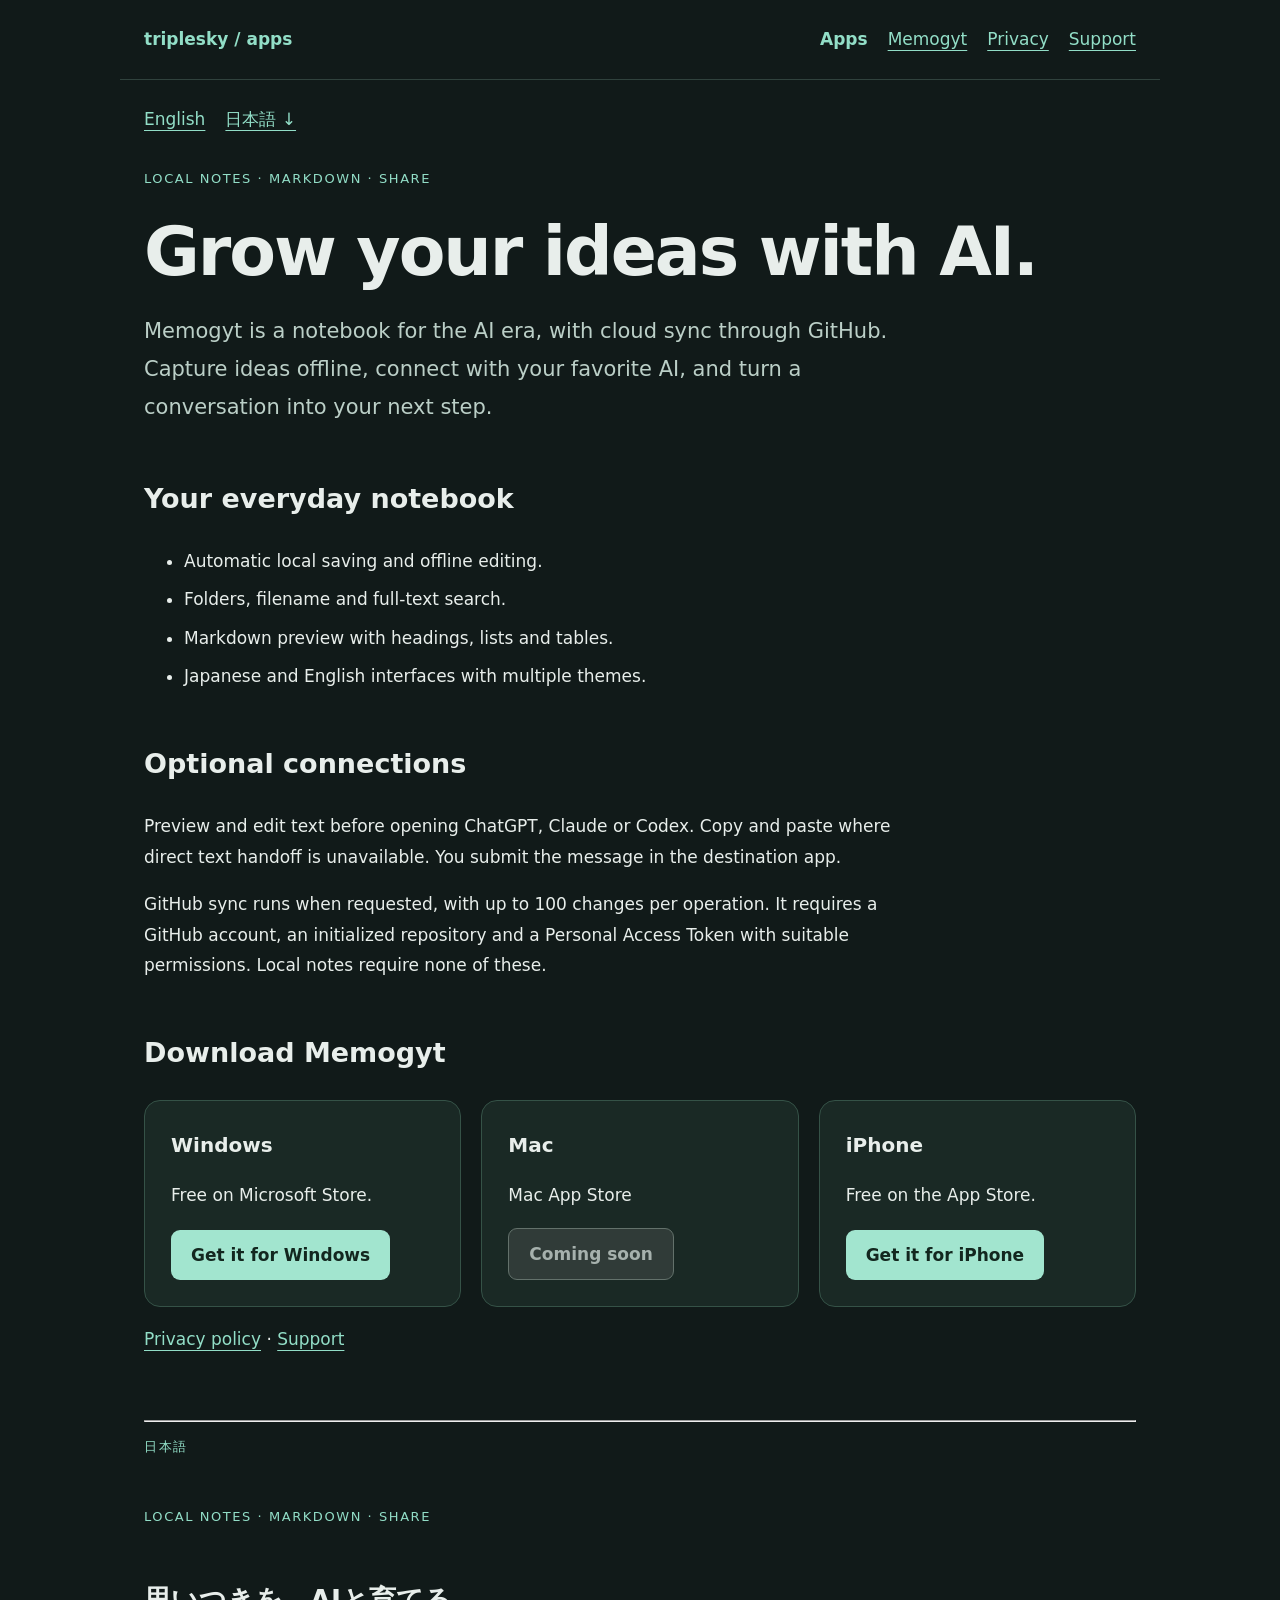
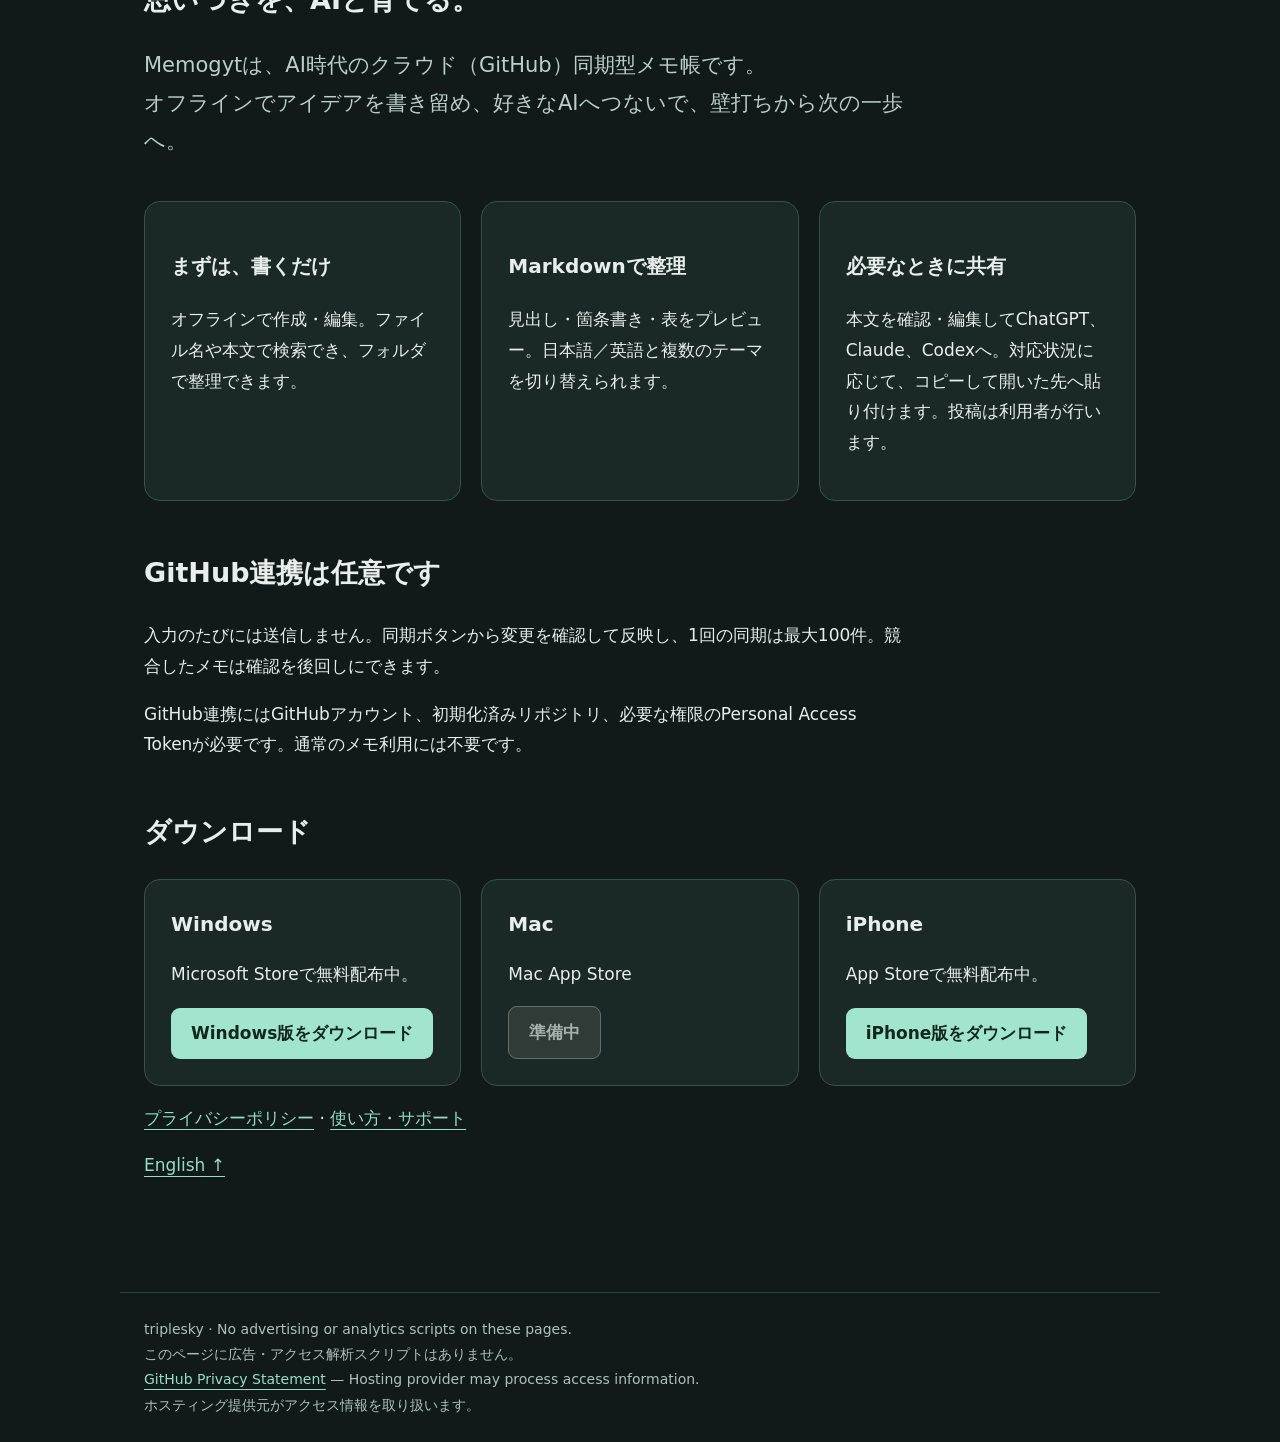
==== commit c75f6184: "Enable iPhone App Store download links" ====
--- a/memogyt/index.html
+++ b/memogyt/index.html
@@ -1 +1 @@
-<!doctype html><html lang="en"><head><meta charset="utf-8"><meta name="viewport" content="width=device-width, initial-scale=1"><title>Memogyt | triplesky</title><link rel="stylesheet" href="../style.css"></head><body><header><a href="../index.html">triplesky / apps</a><nav aria-label="Main navigation"><a href="../index.html">Apps</a><a href="../memogyt/index.html">Memogyt</a><a href="../memogyt/privacy.html">Privacy</a><a href="../memogyt/support.html">Support</a></nav></header><main><nav aria-label="Page language"><a href="#english" lang="en">English</a><a href="#japanese" lang="ja">日本語 ↓</a></nav><section id="english" lang="en"><p class="eyebrow">LOCAL NOTES · MARKDOWN · SHARE</p><h1>Grow your ideas with AI.</h1><p class="lead">Memogyt is a notebook for the AI era, with cloud sync through GitHub.<br>Capture ideas offline, connect with your favorite AI, and turn a conversation into your next step.</p><h2>Your everyday notebook</h2><ul><li>Automatic local saving and offline editing.</li><li>Folders, filename and full-text search.</li><li>Markdown preview with headings, lists and tables.</li><li>Japanese and English interfaces with multiple themes.</li></ul><h2>Optional connections</h2><p>Preview and edit text before opening ChatGPT, Claude or Codex. Copy and paste where direct text handoff is unavailable. You submit the message in the destination app.</p><p>GitHub sync runs when requested, with up to 100 changes per operation. It requires a GitHub account, an initialized repository and a Personal Access Token with suitable permissions. Local notes require none of these.</p><h2>Download Memogyt</h2><div class="cards downloads" aria-label="Download options"><article class="card"><h3>Windows</h3><p>Free on Microsoft Store.</p><a class="button" href="https://apps.microsoft.com/detail/9P9WV1HKLCFQ">Get it for Windows</a></article><article class="card"><h3>Mac</h3><p>Mac App Store</p><span class="button button-disabled" aria-disabled="true">Coming soon</span></article><article class="card"><h3>iPhone</h3><p>App Store</p><span class="button button-disabled" aria-disabled="true">Coming soon</span></article></div><p><a href="privacy.html">Privacy policy</a> · <a href="support.html">Support</a></p></section><section id="japanese" lang="ja" aria-label="日本語"><hr><p class="eyebrow">日本語</p><section><p class="eyebrow">LOCAL NOTES · MARKDOWN · SHARE</p><h2>思いつきを、AIと育てる。</h2><p class="lead">Memogytは、AI時代のクラウド（GitHub）同期型メモ帳です。<br>オフラインでアイデアを書き留め、好きなAIへつないで、壁打ちから次の一歩へ。</p></section><div class="cards"><article class="card"><h3>まずは、書くだけ</h3><p>オフラインで作成・編集。ファイル名や本文で検索でき、フォルダで整理できます。</p></article><article class="card"><h3>Markdownで整理</h3><p>見出し・箇条書き・表をプレビュー。日本語／英語と複数のテーマを切り替えられます。</p></article><article class="card"><h3>必要なときに共有</h3><p>本文を確認・編集してChatGPT、Claude、Codexへ。対応状況に応じて、コピーして開いた先へ貼り付けます。投稿は利用者が行います。</p></article></div><h2>GitHub連携は任意です</h2><p>入力のたびには送信しません。同期ボタンから変更を確認して反映し、1回の同期は最大100件。競合したメモは確認を後回しにできます。</p><p>GitHub連携にはGitHubアカウント、初期化済みリポジトリ、必要な権限のPersonal Access Tokenが必要です。通常のメモ利用には不要です。</p><h2>ダウンロード</h2><div class="cards downloads" aria-label="ダウンロード先"><article class="card"><h3>Windows</h3><p>Microsoft Storeで無料配布中。</p><a class="button" href="https://apps.microsoft.com/detail/9P9WV1HKLCFQ">Windows版をダウンロード</a></article><article class="card"><h3>Mac</h3><p>Mac App Store</p><span class="button button-disabled" aria-disabled="true">準備中</span></article><article class="card"><h3>iPhone</h3><p>App Store</p><span class="button button-disabled" aria-disabled="true">準備中</span></article></div><p><a href="privacy.html">プライバシーポリシー</a> · <a href="support.html">使い方・サポート</a></p><p><a href="#english">English ↑</a></p></section></main><footer>triplesky · No advertising or analytics scripts on these pages.<br><span lang="ja">このページに広告・アクセス解析スクリプトはありません。</span><br><a href="https://docs.github.com/en/site-policy/privacy-policies/github-general-privacy-statement">GitHub Privacy Statement</a> — Hosting provider may process access information.<br><span lang="ja">ホスティング提供元がアクセス情報を取り扱います。</span></footer></body></html>
+<!doctype html><html lang="en"><head><meta charset="utf-8"><meta name="viewport" content="width=device-width, initial-scale=1"><title>Memogyt | triplesky</title><link rel="stylesheet" href="../style.css?v=downloads-1ec3cbe"></head><body><header><a href="../index.html">triplesky / apps</a><nav aria-label="Main navigation"><a href="../index.html">Apps</a><a href="../memogyt/index.html">Memogyt</a><a href="../memogyt/privacy.html">Privacy</a><a href="../memogyt/support.html">Support</a></nav></header><main><nav aria-label="Page language"><a href="#english" lang="en">English</a><a href="#japanese" lang="ja">日本語 ↓</a></nav><section id="english" lang="en"><p class="eyebrow">LOCAL NOTES · MARKDOWN · SHARE</p><h1>Grow your ideas with AI.</h1><p class="lead">Memogyt is a notebook for the AI era, with cloud sync through GitHub.<br>Capture ideas offline, connect with your favorite AI, and turn a conversation into your next step.</p><h2>Your everyday notebook</h2><ul><li>Automatic local saving and offline editing.</li><li>Folders, filename and full-text search.</li><li>Markdown preview with headings, lists and tables.</li><li>Japanese and English interfaces with multiple themes.</li></ul><h2>Optional connections</h2><p>Preview and edit text before opening ChatGPT, Claude or Codex. Copy and paste where direct text handoff is unavailable. You submit the message in the destination app.</p><p>GitHub sync runs when requested, with up to 100 changes per operation. It requires a GitHub account, an initialized repository and a Personal Access Token with suitable permissions. Local notes require none of these.</p><h2>Download Memogyt</h2><div class="cards downloads" aria-label="Download options"><article class="card"><h3>Windows</h3><p>Free on Microsoft Store.</p><a class="button" href="https://apps.microsoft.com/detail/9P9WV1HKLCFQ">Get it for Windows</a></article><article class="card"><h3>Mac</h3><p>Mac App Store</p><span class="button button-disabled" aria-disabled="true">Coming soon</span></article><article class="card"><h3>iPhone</h3><p>Free on the App Store.</p><a class="button" href="https://apps.apple.com/app/id6824786791">Get it for iPhone</a></article></div><p><a href="privacy.html">Privacy policy</a> · <a href="support.html">Support</a></p></section><section id="japanese" lang="ja" aria-label="日本語"><hr><p class="eyebrow">日本語</p><section><p class="eyebrow">LOCAL NOTES · MARKDOWN · SHARE</p><h2>思いつきを、AIと育てる。</h2><p class="lead">Memogytは、AI時代のクラウド（GitHub）同期型メモ帳です。<br>オフラインでアイデアを書き留め、好きなAIへつないで、壁打ちから次の一歩へ。</p></section><div class="cards"><article class="card"><h3>まずは、書くだけ</h3><p>オフラインで作成・編集。ファイル名や本文で検索でき、フォルダで整理できます。</p></article><article class="card"><h3>Markdownで整理</h3><p>見出し・箇条書き・表をプレビュー。日本語／英語と複数のテーマを切り替えられます。</p></article><article class="card"><h3>必要なときに共有</h3><p>本文を確認・編集してChatGPT、Claude、Codexへ。対応状況に応じて、コピーして開いた先へ貼り付けます。投稿は利用者が行います。</p></article></div><h2>GitHub連携は任意です</h2><p>入力のたびには送信しません。同期ボタンから変更を確認して反映し、1回の同期は最大100件。競合したメモは確認を後回しにできます。</p><p>GitHub連携にはGitHubアカウント、初期化済みリポジトリ、必要な権限のPersonal Access Tokenが必要です。通常のメモ利用には不要です。</p><h2>ダウンロード</h2><div class="cards downloads" aria-label="ダウンロード先"><article class="card"><h3>Windows</h3><p>Microsoft Storeで無料配布中。</p><a class="button" href="https://apps.microsoft.com/detail/9P9WV1HKLCFQ">Windows版をダウンロード</a></article><article class="card"><h3>Mac</h3><p>Mac App Store</p><span class="button button-disabled" aria-disabled="true">準備中</span></article><article class="card"><h3>iPhone</h3><p>App Storeで無料配布中。</p><a class="button" href="https://apps.apple.com/jp/app/id6824786791">iPhone版をダウンロード</a></article></div><p><a href="privacy.html">プライバシーポリシー</a> · <a href="support.html">使い方・サポート</a></p><p><a href="#english">English ↑</a></p></section></main><footer>triplesky · No advertising or analytics scripts on these pages.<br><span lang="ja">このページに広告・アクセス解析スクリプトはありません。</span><br><a href="https://docs.github.com/en/site-policy/privacy-policies/github-general-privacy-statement">GitHub Privacy Statement</a> — Hosting provider may process access information.<br><span lang="ja">ホスティング提供元がアクセス情報を取り扱います。</span></footer></body></html>
--- a/style.css
+++ b/style.css
@@ -1,2 +1,2 @@
 *{box-sizing:border-box}body{margin:0;background:#111a19;color:#e8eeeb;font:17px/1.8 system-ui,sans-serif}a{color:#92dec7;text-underline-offset:5px}a:hover{color:#fff}header,main,footer{max-width:1040px;margin:auto;padding:24px}header{display:flex;gap:24px;align-items:center;border-bottom:1px solid #30423d}header a:first-child{font-weight:750;margin-right:auto;text-decoration:none}nav{display:flex;flex-wrap:wrap;gap:20px}h1{font-size:clamp(38px,7vw,68px);line-height:1.2;letter-spacing:-.03em;margin:20px 0}h2{margin-top:48px;font-size:27px}h3{font-size:20px}p{max-width:760px}.eyebrow{color:#92dec7;letter-spacing:.12em;font-size:13px}section{padding:20px 0}.lead{font-size:21px;color:#bbcfc7}.cards{display:grid;grid-template-columns:repeat(auto-fit,minmax(260px,1fr));gap:20px}.card{background:#1a2925;padding:26px;border:1px solid #355247;border-radius:16px}.button{display:inline-block;padding:10px 20px;background:#a2e5cf;color:#13271f;border-radius:9px;text-decoration:none;font-weight:700}.button:hover{background:#cdf5e6;color:#13271f}.notice{border-left:3px solid #d5b97b;padding:10px 18px;background:#27271e;color:#e8d9b8;font-size:14px}footer{margin-top:50px;border-top:1px solid #30423d;color:#afc0b9;font-size:14px}li{margin:8px 0}code{overflow-wrap:anywhere}a:focus-visible{outline:3px solid #f7d983;outline-offset:5px}@media(max-width:600px){header{align-items:flex-start;flex-direction:column;gap:10px}main{padding:20px}h2{margin-top:32px}}
-.downloads{margin-top:20px}.downloads .card{display:flex;flex-direction:column;align-items:flex-start}.downloads .card h3{margin:0}.downloads .card p{flex-grow:1}.button-disabled{background:#303b38;color:#a6b1ad;cursor:default;border:1px solid #63716b}.button-disabled:hover{background:#303b38;color:#a6b1ad}
+.downloads{margin-top:20px}.downloads .card{display:flex;flex-direction:column;align-items:flex-start}.downloads .card h3{margin:0}.downloads .card p{flex-grow:1}.downloads .button-disabled{background:#303b38;color:#a6b1ad;cursor:default;border:1px solid #63716b}.downloads .button-disabled:hover{background:#303b38;color:#a6b1ad}
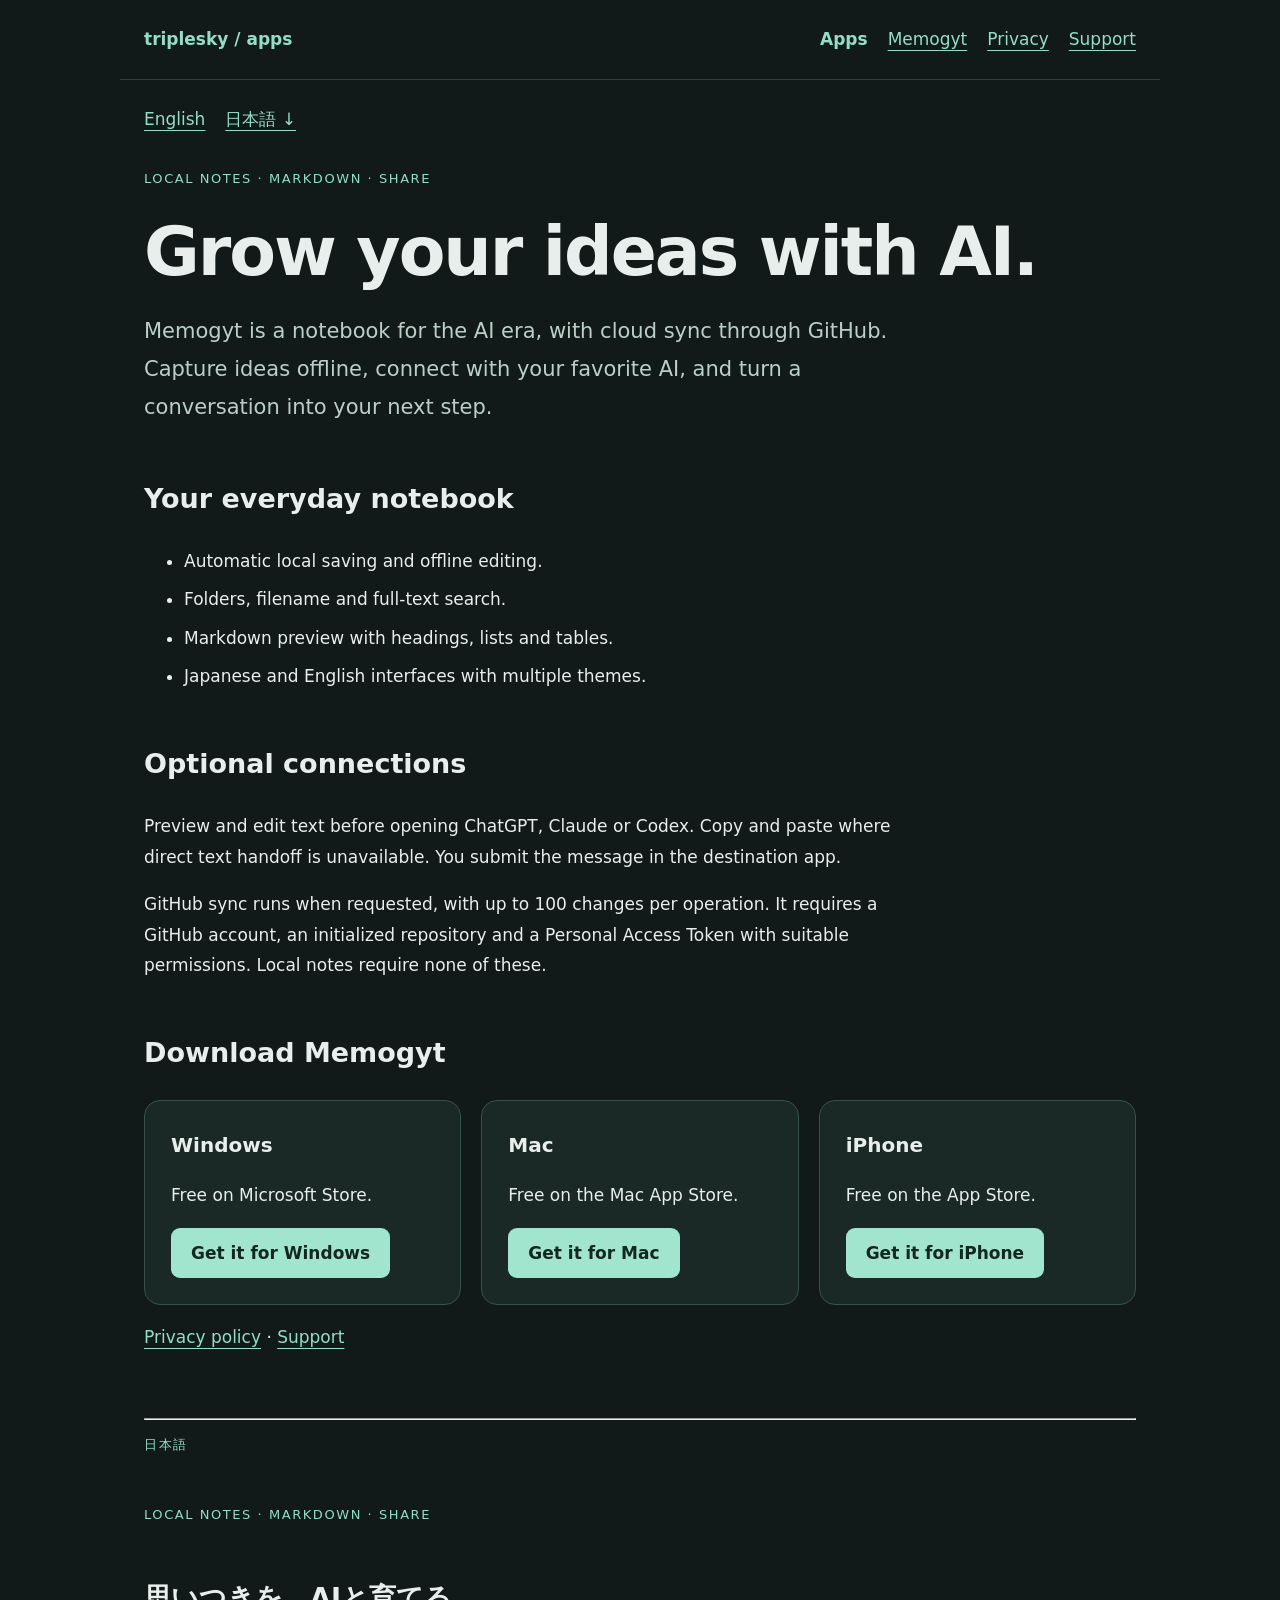
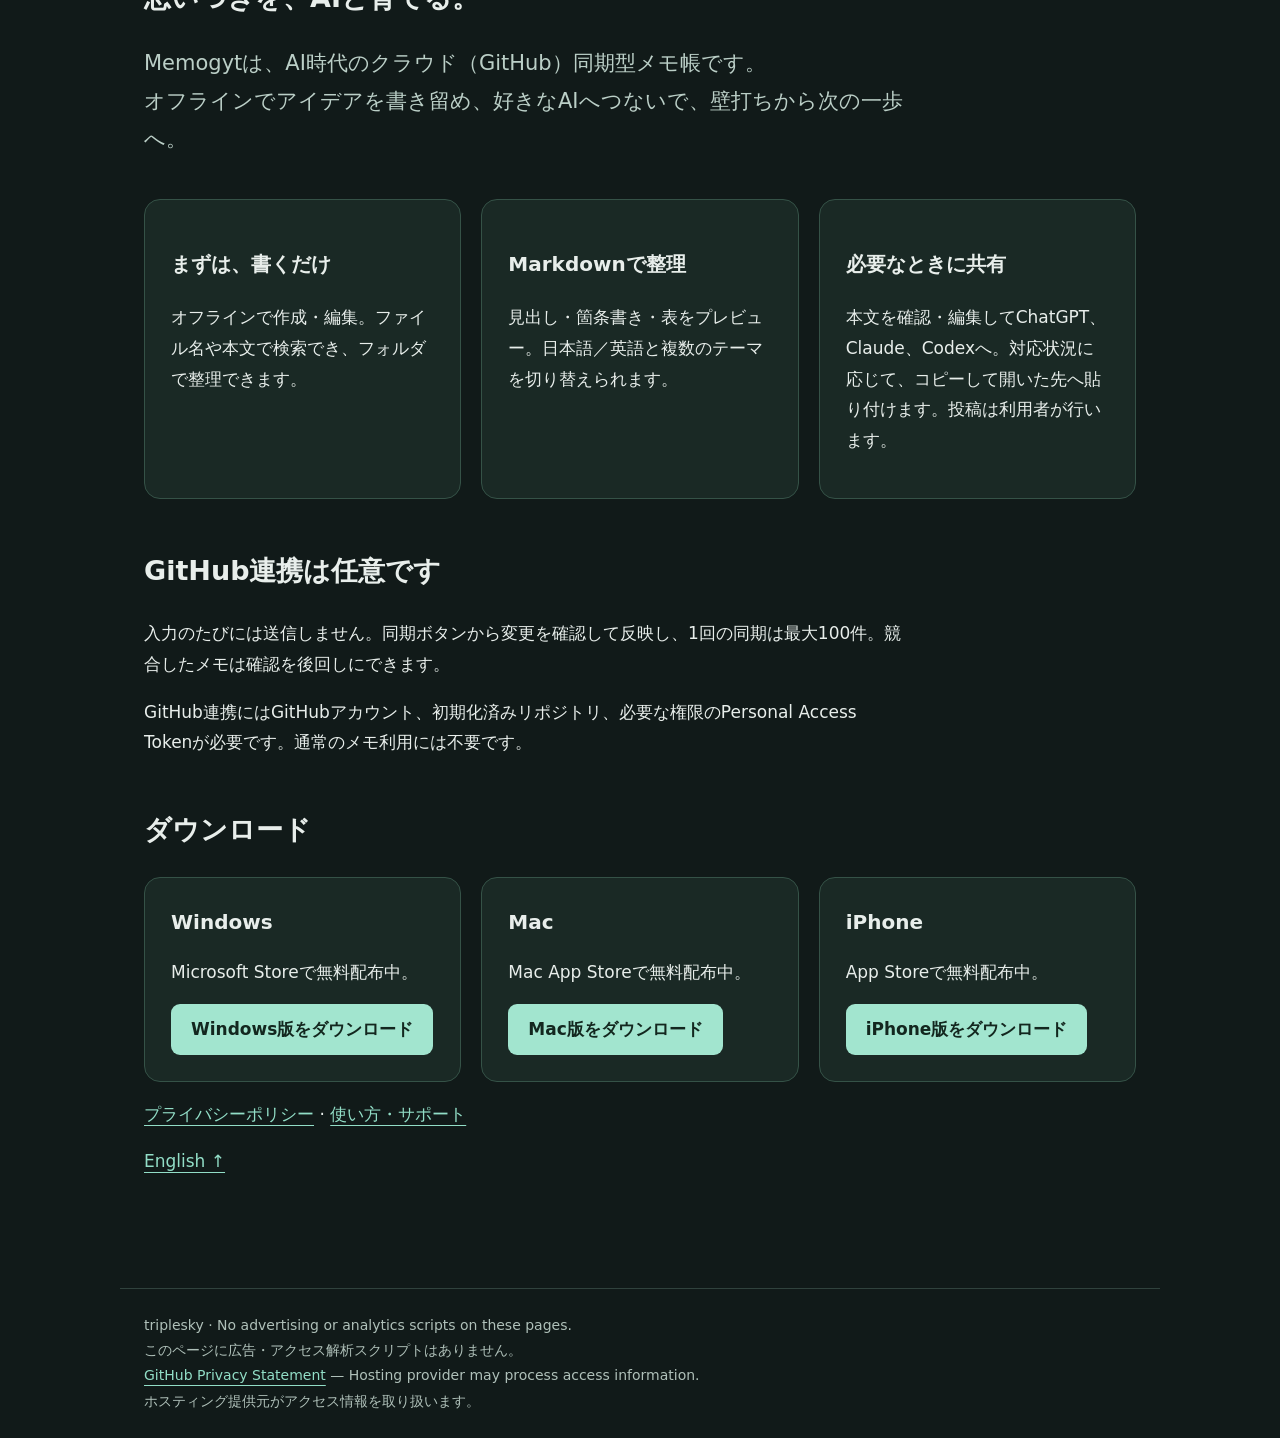
==== commit 1935c9b9: "Enable Mac App Store download links" ====
--- a/memogyt/index.html
+++ b/memogyt/index.html
@@ -1 +1 @@
-<!doctype html><html lang="en"><head><meta charset="utf-8"><meta name="viewport" content="width=device-width, initial-scale=1"><title>Memogyt | triplesky</title><link rel="stylesheet" href="../style.css?v=downloads-1ec3cbe"></head><body><header><a href="../index.html">triplesky / apps</a><nav aria-label="Main navigation"><a href="../index.html">Apps</a><a href="../memogyt/index.html">Memogyt</a><a href="../memogyt/privacy.html">Privacy</a><a href="../memogyt/support.html">Support</a></nav></header><main><nav aria-label="Page language"><a href="#english" lang="en">English</a><a href="#japanese" lang="ja">日本語 ↓</a></nav><section id="english" lang="en"><p class="eyebrow">LOCAL NOTES · MARKDOWN · SHARE</p><h1>Grow your ideas with AI.</h1><p class="lead">Memogyt is a notebook for the AI era, with cloud sync through GitHub.<br>Capture ideas offline, connect with your favorite AI, and turn a conversation into your next step.</p><h2>Your everyday notebook</h2><ul><li>Automatic local saving and offline editing.</li><li>Folders, filename and full-text search.</li><li>Markdown preview with headings, lists and tables.</li><li>Japanese and English interfaces with multiple themes.</li></ul><h2>Optional connections</h2><p>Preview and edit text before opening ChatGPT, Claude or Codex. Copy and paste where direct text handoff is unavailable. You submit the message in the destination app.</p><p>GitHub sync runs when requested, with up to 100 changes per operation. It requires a GitHub account, an initialized repository and a Personal Access Token with suitable permissions. Local notes require none of these.</p><h2>Download Memogyt</h2><div class="cards downloads" aria-label="Download options"><article class="card"><h3>Windows</h3><p>Free on Microsoft Store.</p><a class="button" href="https://apps.microsoft.com/detail/9P9WV1HKLCFQ">Get it for Windows</a></article><article class="card"><h3>Mac</h3><p>Mac App Store</p><span class="button button-disabled" aria-disabled="true">Coming soon</span></article><article class="card"><h3>iPhone</h3><p>Free on the App Store.</p><a class="button" href="https://apps.apple.com/app/id6824786791">Get it for iPhone</a></article></div><p><a href="privacy.html">Privacy policy</a> · <a href="support.html">Support</a></p></section><section id="japanese" lang="ja" aria-label="日本語"><hr><p class="eyebrow">日本語</p><section><p class="eyebrow">LOCAL NOTES · MARKDOWN · SHARE</p><h2>思いつきを、AIと育てる。</h2><p class="lead">Memogytは、AI時代のクラウド（GitHub）同期型メモ帳です。<br>オフラインでアイデアを書き留め、好きなAIへつないで、壁打ちから次の一歩へ。</p></section><div class="cards"><article class="card"><h3>まずは、書くだけ</h3><p>オフラインで作成・編集。ファイル名や本文で検索でき、フォルダで整理できます。</p></article><article class="card"><h3>Markdownで整理</h3><p>見出し・箇条書き・表をプレビュー。日本語／英語と複数のテーマを切り替えられます。</p></article><article class="card"><h3>必要なときに共有</h3><p>本文を確認・編集してChatGPT、Claude、Codexへ。対応状況に応じて、コピーして開いた先へ貼り付けます。投稿は利用者が行います。</p></article></div><h2>GitHub連携は任意です</h2><p>入力のたびには送信しません。同期ボタンから変更を確認して反映し、1回の同期は最大100件。競合したメモは確認を後回しにできます。</p><p>GitHub連携にはGitHubアカウント、初期化済みリポジトリ、必要な権限のPersonal Access Tokenが必要です。通常のメモ利用には不要です。</p><h2>ダウンロード</h2><div class="cards downloads" aria-label="ダウンロード先"><article class="card"><h3>Windows</h3><p>Microsoft Storeで無料配布中。</p><a class="button" href="https://apps.microsoft.com/detail/9P9WV1HKLCFQ">Windows版をダウンロード</a></article><article class="card"><h3>Mac</h3><p>Mac App Store</p><span class="button button-disabled" aria-disabled="true">準備中</span></article><article class="card"><h3>iPhone</h3><p>App Storeで無料配布中。</p><a class="button" href="https://apps.apple.com/jp/app/id6824786791">iPhone版をダウンロード</a></article></div><p><a href="privacy.html">プライバシーポリシー</a> · <a href="support.html">使い方・サポート</a></p><p><a href="#english">English ↑</a></p></section></main><footer>triplesky · No advertising or analytics scripts on these pages.<br><span lang="ja">このページに広告・アクセス解析スクリプトはありません。</span><br><a href="https://docs.github.com/en/site-policy/privacy-policies/github-general-privacy-statement">GitHub Privacy Statement</a> — Hosting provider may process access information.<br><span lang="ja">ホスティング提供元がアクセス情報を取り扱います。</span></footer></body></html>
+<!doctype html><html lang="en"><head><meta charset="utf-8"><meta name="viewport" content="width=device-width, initial-scale=1"><title>Memogyt | triplesky</title><link rel="stylesheet" href="../style.css?v=downloads-1ec3cbe"></head><body><header><a href="../index.html">triplesky / apps</a><nav aria-label="Main navigation"><a href="../index.html">Apps</a><a href="../memogyt/index.html">Memogyt</a><a href="../memogyt/privacy.html">Privacy</a><a href="../memogyt/support.html">Support</a></nav></header><main><nav aria-label="Page language"><a href="#english" lang="en">English</a><a href="#japanese" lang="ja">日本語 ↓</a></nav><section id="english" lang="en"><p class="eyebrow">LOCAL NOTES · MARKDOWN · SHARE</p><h1>Grow your ideas with AI.</h1><p class="lead">Memogyt is a notebook for the AI era, with cloud sync through GitHub.<br>Capture ideas offline, connect with your favorite AI, and turn a conversation into your next step.</p><h2>Your everyday notebook</h2><ul><li>Automatic local saving and offline editing.</li><li>Folders, filename and full-text search.</li><li>Markdown preview with headings, lists and tables.</li><li>Japanese and English interfaces with multiple themes.</li></ul><h2>Optional connections</h2><p>Preview and edit text before opening ChatGPT, Claude or Codex. Copy and paste where direct text handoff is unavailable. You submit the message in the destination app.</p><p>GitHub sync runs when requested, with up to 100 changes per operation. It requires a GitHub account, an initialized repository and a Personal Access Token with suitable permissions. Local notes require none of these.</p><h2>Download Memogyt</h2><div class="cards downloads" aria-label="Download options"><article class="card"><h3>Windows</h3><p>Free on Microsoft Store.</p><a class="button" href="https://apps.microsoft.com/detail/9P9WV1HKLCFQ">Get it for Windows</a></article><article class="card"><h3>Mac</h3><p>Free on the Mac App Store.</p><a class="button" href="https://apps.apple.com/app/id6824786791?platform=mac">Get it for Mac</a></article><article class="card"><h3>iPhone</h3><p>Free on the App Store.</p><a class="button" href="https://apps.apple.com/app/id6824786791">Get it for iPhone</a></article></div><p><a href="privacy.html">Privacy policy</a> · <a href="support.html">Support</a></p></section><section id="japanese" lang="ja" aria-label="日本語"><hr><p class="eyebrow">日本語</p><section><p class="eyebrow">LOCAL NOTES · MARKDOWN · SHARE</p><h2>思いつきを、AIと育てる。</h2><p class="lead">Memogytは、AI時代のクラウド（GitHub）同期型メモ帳です。<br>オフラインでアイデアを書き留め、好きなAIへつないで、壁打ちから次の一歩へ。</p></section><div class="cards"><article class="card"><h3>まずは、書くだけ</h3><p>オフラインで作成・編集。ファイル名や本文で検索でき、フォルダで整理できます。</p></article><article class="card"><h3>Markdownで整理</h3><p>見出し・箇条書き・表をプレビュー。日本語／英語と複数のテーマを切り替えられます。</p></article><article class="card"><h3>必要なときに共有</h3><p>本文を確認・編集してChatGPT、Claude、Codexへ。対応状況に応じて、コピーして開いた先へ貼り付けます。投稿は利用者が行います。</p></article></div><h2>GitHub連携は任意です</h2><p>入力のたびには送信しません。同期ボタンから変更を確認して反映し、1回の同期は最大100件。競合したメモは確認を後回しにできます。</p><p>GitHub連携にはGitHubアカウント、初期化済みリポジトリ、必要な権限のPersonal Access Tokenが必要です。通常のメモ利用には不要です。</p><h2>ダウンロード</h2><div class="cards downloads" aria-label="ダウンロード先"><article class="card"><h3>Windows</h3><p>Microsoft Storeで無料配布中。</p><a class="button" href="https://apps.microsoft.com/detail/9P9WV1HKLCFQ">Windows版をダウンロード</a></article><article class="card"><h3>Mac</h3><p>Mac App Storeで無料配布中。</p><a class="button" href="https://apps.apple.com/jp/app/id6824786791?platform=mac">Mac版をダウンロード</a></article><article class="card"><h3>iPhone</h3><p>App Storeで無料配布中。</p><a class="button" href="https://apps.apple.com/jp/app/id6824786791">iPhone版をダウンロード</a></article></div><p><a href="privacy.html">プライバシーポリシー</a> · <a href="support.html">使い方・サポート</a></p><p><a href="#english">English ↑</a></p></section></main><footer>triplesky · No advertising or analytics scripts on these pages.<br><span lang="ja">このページに広告・アクセス解析スクリプトはありません。</span><br><a href="https://docs.github.com/en/site-policy/privacy-policies/github-general-privacy-statement">GitHub Privacy Statement</a> — Hosting provider may process access information.<br><span lang="ja">ホスティング提供元がアクセス情報を取り扱います。</span></footer></body></html>
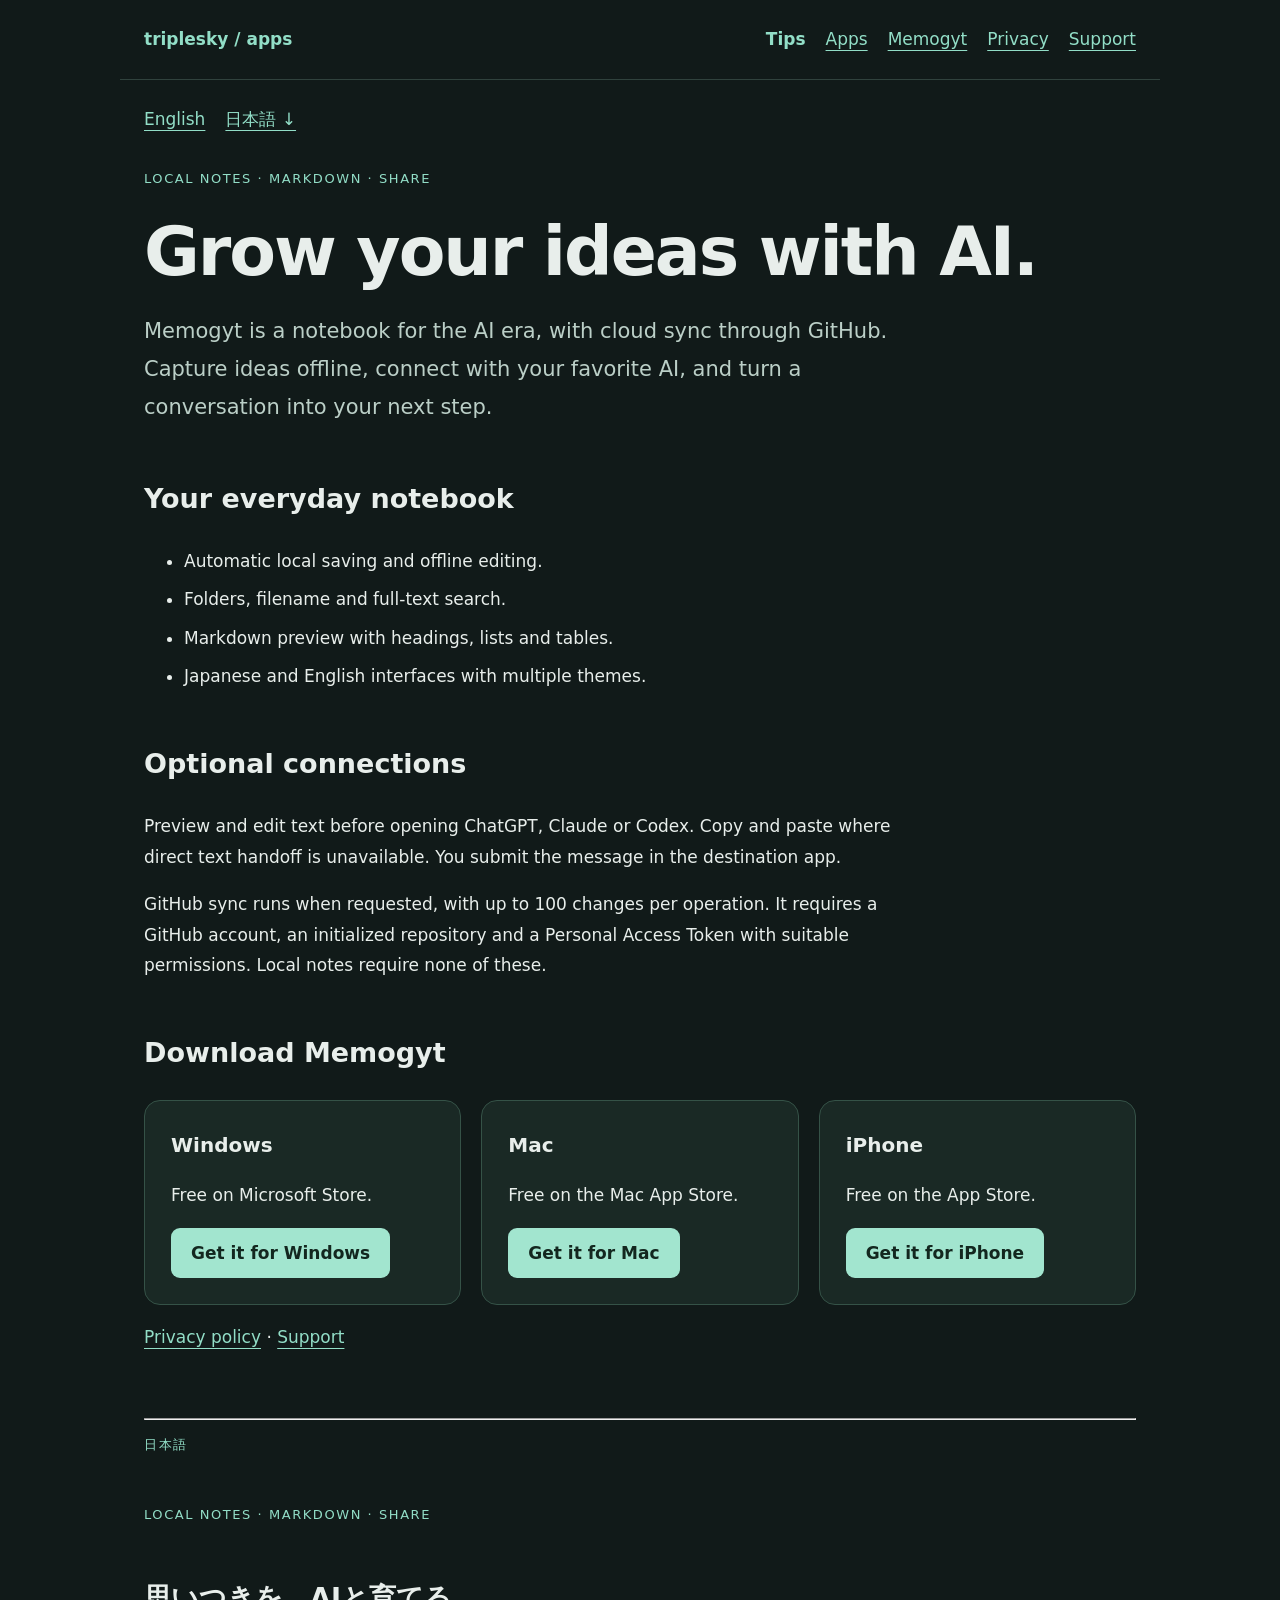
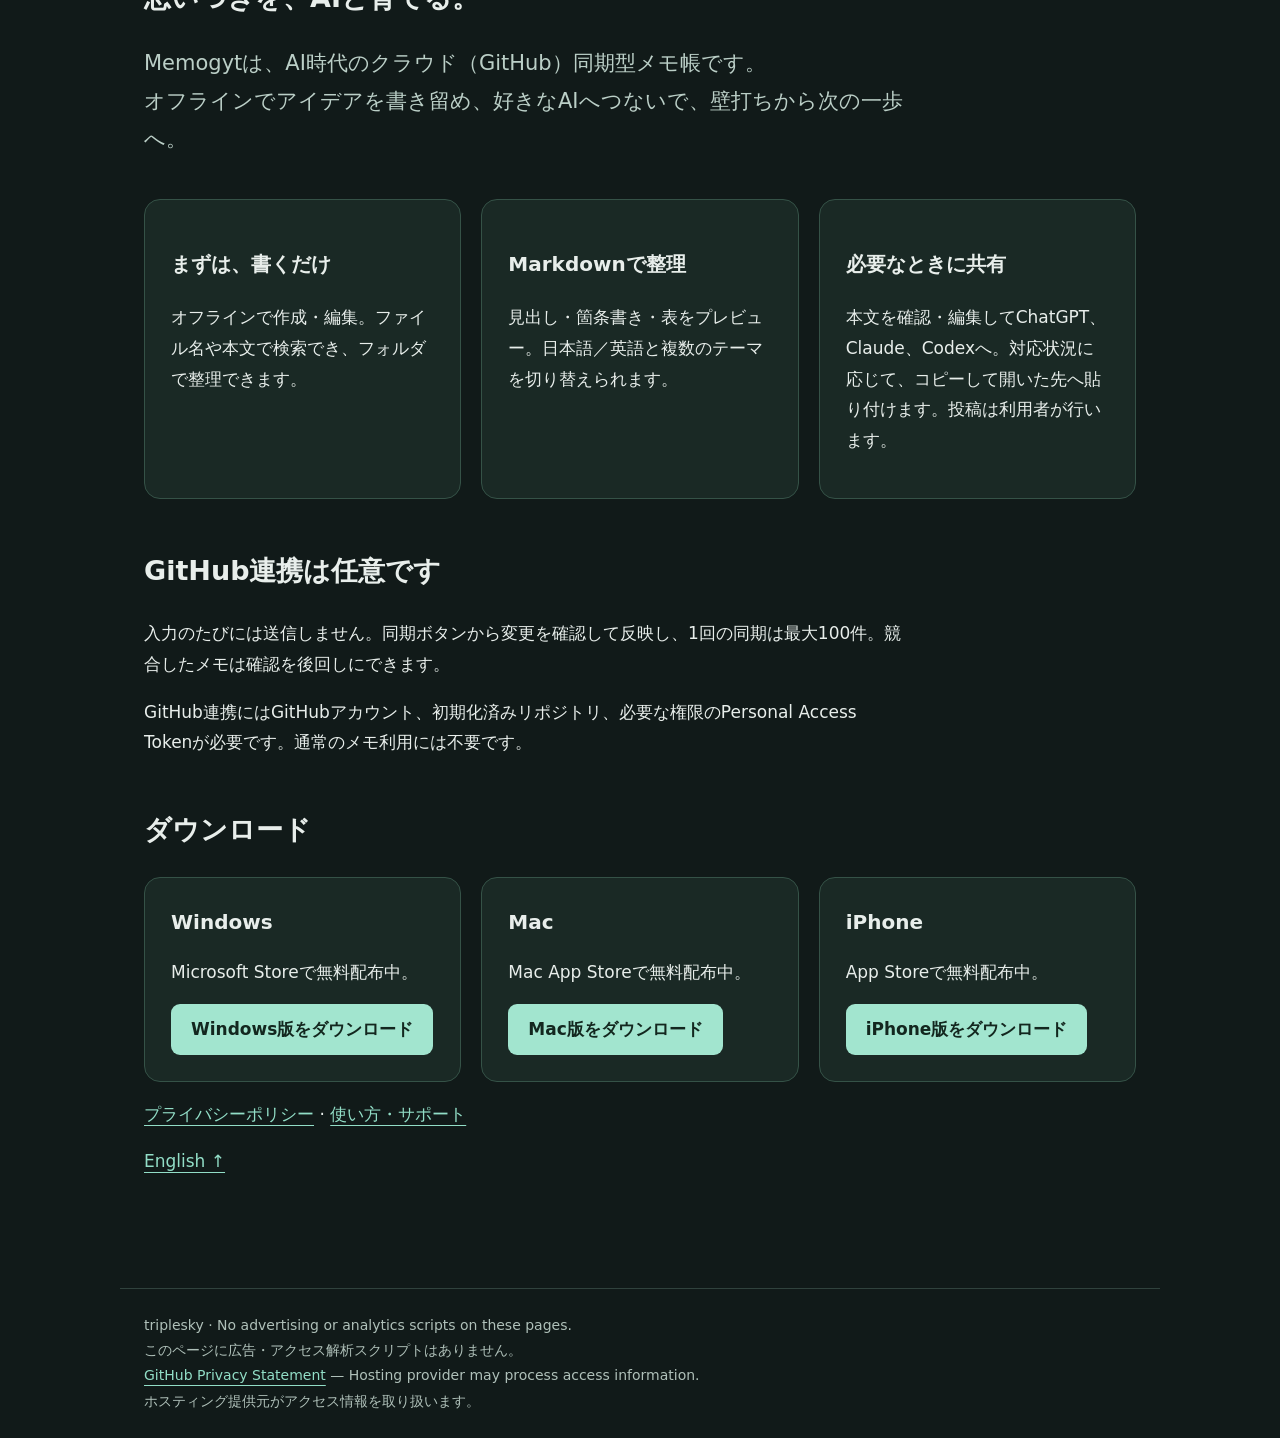
==== commit 1013e440: "Add bilingual Memogyt tips page" ====
--- a/memogyt/index.html
+++ b/memogyt/index.html
@@ -1 +1 @@
-<!doctype html><html lang="en"><head><meta charset="utf-8"><meta name="viewport" content="width=device-width, initial-scale=1"><title>Memogyt | triplesky</title><link rel="stylesheet" href="../style.css?v=downloads-1ec3cbe"></head><body><header><a href="../index.html">triplesky / apps</a><nav aria-label="Main navigation"><a href="../index.html">Apps</a><a href="../memogyt/index.html">Memogyt</a><a href="../memogyt/privacy.html">Privacy</a><a href="../memogyt/support.html">Support</a></nav></header><main><nav aria-label="Page language"><a href="#english" lang="en">English</a><a href="#japanese" lang="ja">日本語 ↓</a></nav><section id="english" lang="en"><p class="eyebrow">LOCAL NOTES · MARKDOWN · SHARE</p><h1>Grow your ideas with AI.</h1><p class="lead">Memogyt is a notebook for the AI era, with cloud sync through GitHub.<br>Capture ideas offline, connect with your favorite AI, and turn a conversation into your next step.</p><h2>Your everyday notebook</h2><ul><li>Automatic local saving and offline editing.</li><li>Folders, filename and full-text search.</li><li>Markdown preview with headings, lists and tables.</li><li>Japanese and English interfaces with multiple themes.</li></ul><h2>Optional connections</h2><p>Preview and edit text before opening ChatGPT, Claude or Codex. Copy and paste where direct text handoff is unavailable. You submit the message in the destination app.</p><p>GitHub sync runs when requested, with up to 100 changes per operation. It requires a GitHub account, an initialized repository and a Personal Access Token with suitable permissions. Local notes require none of these.</p><h2>Download Memogyt</h2><div class="cards downloads" aria-label="Download options"><article class="card"><h3>Windows</h3><p>Free on Microsoft Store.</p><a class="button" href="https://apps.microsoft.com/detail/9P9WV1HKLCFQ">Get it for Windows</a></article><article class="card"><h3>Mac</h3><p>Free on the Mac App Store.</p><a class="button" href="https://apps.apple.com/app/id6824786791?platform=mac">Get it for Mac</a></article><article class="card"><h3>iPhone</h3><p>Free on the App Store.</p><a class="button" href="https://apps.apple.com/app/id6824786791">Get it for iPhone</a></article></div><p><a href="privacy.html">Privacy policy</a> · <a href="support.html">Support</a></p></section><section id="japanese" lang="ja" aria-label="日本語"><hr><p class="eyebrow">日本語</p><section><p class="eyebrow">LOCAL NOTES · MARKDOWN · SHARE</p><h2>思いつきを、AIと育てる。</h2><p class="lead">Memogytは、AI時代のクラウド（GitHub）同期型メモ帳です。<br>オフラインでアイデアを書き留め、好きなAIへつないで、壁打ちから次の一歩へ。</p></section><div class="cards"><article class="card"><h3>まずは、書くだけ</h3><p>オフラインで作成・編集。ファイル名や本文で検索でき、フォルダで整理できます。</p></article><article class="card"><h3>Markdownで整理</h3><p>見出し・箇条書き・表をプレビュー。日本語／英語と複数のテーマを切り替えられます。</p></article><article class="card"><h3>必要なときに共有</h3><p>本文を確認・編集してChatGPT、Claude、Codexへ。対応状況に応じて、コピーして開いた先へ貼り付けます。投稿は利用者が行います。</p></article></div><h2>GitHub連携は任意です</h2><p>入力のたびには送信しません。同期ボタンから変更を確認して反映し、1回の同期は最大100件。競合したメモは確認を後回しにできます。</p><p>GitHub連携にはGitHubアカウント、初期化済みリポジトリ、必要な権限のPersonal Access Tokenが必要です。通常のメモ利用には不要です。</p><h2>ダウンロード</h2><div class="cards downloads" aria-label="ダウンロード先"><article class="card"><h3>Windows</h3><p>Microsoft Storeで無料配布中。</p><a class="button" href="https://apps.microsoft.com/detail/9P9WV1HKLCFQ">Windows版をダウンロード</a></article><article class="card"><h3>Mac</h3><p>Mac App Storeで無料配布中。</p><a class="button" href="https://apps.apple.com/jp/app/id6824786791?platform=mac">Mac版をダウンロード</a></article><article class="card"><h3>iPhone</h3><p>App Storeで無料配布中。</p><a class="button" href="https://apps.apple.com/jp/app/id6824786791">iPhone版をダウンロード</a></article></div><p><a href="privacy.html">プライバシーポリシー</a> · <a href="support.html">使い方・サポート</a></p><p><a href="#english">English ↑</a></p></section></main><footer>triplesky · No advertising or analytics scripts on these pages.<br><span lang="ja">このページに広告・アクセス解析スクリプトはありません。</span><br><a href="https://docs.github.com/en/site-policy/privacy-policies/github-general-privacy-statement">GitHub Privacy Statement</a> — Hosting provider may process access information.<br><span lang="ja">ホスティング提供元がアクセス情報を取り扱います。</span></footer></body></html>
+<!doctype html><html lang="en"><head><meta charset="utf-8"><meta name="viewport" content="width=device-width, initial-scale=1"><title>Memogyt | triplesky</title><link rel="stylesheet" href="../style.css?v=downloads-1ec3cbe"></head><body><header><a href="../index.html">triplesky / apps</a><nav aria-label="Main navigation"><a href="../memogyt/tips.html">Tips</a><a href="../index.html">Apps</a><a href="../memogyt/index.html">Memogyt</a><a href="../memogyt/privacy.html">Privacy</a><a href="../memogyt/support.html">Support</a></nav></header><main><nav aria-label="Page language"><a href="#english" lang="en">English</a><a href="#japanese" lang="ja">日本語 ↓</a></nav><section id="english" lang="en"><p class="eyebrow">LOCAL NOTES · MARKDOWN · SHARE</p><h1>Grow your ideas with AI.</h1><p class="lead">Memogyt is a notebook for the AI era, with cloud sync through GitHub.<br>Capture ideas offline, connect with your favorite AI, and turn a conversation into your next step.</p><h2>Your everyday notebook</h2><ul><li>Automatic local saving and offline editing.</li><li>Folders, filename and full-text search.</li><li>Markdown preview with headings, lists and tables.</li><li>Japanese and English interfaces with multiple themes.</li></ul><h2>Optional connections</h2><p>Preview and edit text before opening ChatGPT, Claude or Codex. Copy and paste where direct text handoff is unavailable. You submit the message in the destination app.</p><p>GitHub sync runs when requested, with up to 100 changes per operation. It requires a GitHub account, an initialized repository and a Personal Access Token with suitable permissions. Local notes require none of these.</p><h2>Download Memogyt</h2><div class="cards downloads" aria-label="Download options"><article class="card"><h3>Windows</h3><p>Free on Microsoft Store.</p><a class="button" href="https://apps.microsoft.com/detail/9P9WV1HKLCFQ">Get it for Windows</a></article><article class="card"><h3>Mac</h3><p>Free on the Mac App Store.</p><a class="button" href="https://apps.apple.com/app/id6824786791?platform=mac">Get it for Mac</a></article><article class="card"><h3>iPhone</h3><p>Free on the App Store.</p><a class="button" href="https://apps.apple.com/app/id6824786791">Get it for iPhone</a></article></div><p><a href="privacy.html">Privacy policy</a> · <a href="support.html">Support</a></p></section><section id="japanese" lang="ja" aria-label="日本語"><hr><p class="eyebrow">日本語</p><section><p class="eyebrow">LOCAL NOTES · MARKDOWN · SHARE</p><h2>思いつきを、AIと育てる。</h2><p class="lead">Memogytは、AI時代のクラウド（GitHub）同期型メモ帳です。<br>オフラインでアイデアを書き留め、好きなAIへつないで、壁打ちから次の一歩へ。</p></section><div class="cards"><article class="card"><h3>まずは、書くだけ</h3><p>オフラインで作成・編集。ファイル名や本文で検索でき、フォルダで整理できます。</p></article><article class="card"><h3>Markdownで整理</h3><p>見出し・箇条書き・表をプレビュー。日本語／英語と複数のテーマを切り替えられます。</p></article><article class="card"><h3>必要なときに共有</h3><p>本文を確認・編集してChatGPT、Claude、Codexへ。対応状況に応じて、コピーして開いた先へ貼り付けます。投稿は利用者が行います。</p></article></div><h2>GitHub連携は任意です</h2><p>入力のたびには送信しません。同期ボタンから変更を確認して反映し、1回の同期は最大100件。競合したメモは確認を後回しにできます。</p><p>GitHub連携にはGitHubアカウント、初期化済みリポジトリ、必要な権限のPersonal Access Tokenが必要です。通常のメモ利用には不要です。</p><h2>ダウンロード</h2><div class="cards downloads" aria-label="ダウンロード先"><article class="card"><h3>Windows</h3><p>Microsoft Storeで無料配布中。</p><a class="button" href="https://apps.microsoft.com/detail/9P9WV1HKLCFQ">Windows版をダウンロード</a></article><article class="card"><h3>Mac</h3><p>Mac App Storeで無料配布中。</p><a class="button" href="https://apps.apple.com/jp/app/id6824786791?platform=mac">Mac版をダウンロード</a></article><article class="card"><h3>iPhone</h3><p>App Storeで無料配布中。</p><a class="button" href="https://apps.apple.com/jp/app/id6824786791">iPhone版をダウンロード</a></article></div><p><a href="privacy.html">プライバシーポリシー</a> · <a href="support.html">使い方・サポート</a></p><p><a href="#english">English ↑</a></p></section></main><footer>triplesky · No advertising or analytics scripts on these pages.<br><span lang="ja">このページに広告・アクセス解析スクリプトはありません。</span><br><a href="https://docs.github.com/en/site-policy/privacy-policies/github-general-privacy-statement">GitHub Privacy Statement</a> — Hosting provider may process access information.<br><span lang="ja">ホスティング提供元がアクセス情報を取り扱います。</span></footer></body></html>
--- a/style.css
+++ b/style.css
@@ -1,2 +1,4 @@
 *{box-sizing:border-box}body{margin:0;background:#111a19;color:#e8eeeb;font:17px/1.8 system-ui,sans-serif}a{color:#92dec7;text-underline-offset:5px}a:hover{color:#fff}header,main,footer{max-width:1040px;margin:auto;padding:24px}header{display:flex;gap:24px;align-items:center;border-bottom:1px solid #30423d}header a:first-child{font-weight:750;margin-right:auto;text-decoration:none}nav{display:flex;flex-wrap:wrap;gap:20px}h1{font-size:clamp(38px,7vw,68px);line-height:1.2;letter-spacing:-.03em;margin:20px 0}h2{margin-top:48px;font-size:27px}h3{font-size:20px}p{max-width:760px}.eyebrow{color:#92dec7;letter-spacing:.12em;font-size:13px}section{padding:20px 0}.lead{font-size:21px;color:#bbcfc7}.cards{display:grid;grid-template-columns:repeat(auto-fit,minmax(260px,1fr));gap:20px}.card{background:#1a2925;padding:26px;border:1px solid #355247;border-radius:16px}.button{display:inline-block;padding:10px 20px;background:#a2e5cf;color:#13271f;border-radius:9px;text-decoration:none;font-weight:700}.button:hover{background:#cdf5e6;color:#13271f}.notice{border-left:3px solid #d5b97b;padding:10px 18px;background:#27271e;color:#e8d9b8;font-size:14px}footer{margin-top:50px;border-top:1px solid #30423d;color:#afc0b9;font-size:14px}li{margin:8px 0}code{overflow-wrap:anywhere}a:focus-visible{outline:3px solid #f7d983;outline-offset:5px}@media(max-width:600px){header{align-items:flex-start;flex-direction:column;gap:10px}main{padding:20px}h2{margin-top:32px}}
 .downloads{margin-top:20px}.downloads .card{display:flex;flex-direction:column;align-items:flex-start}.downloads .card h3{margin:0}.downloads .card p{flex-grow:1}.downloads .button-disabled{background:#303b38;color:#a6b1ad;cursor:default;border:1px solid #63716b}.downloads .button-disabled:hover{background:#303b38;color:#a6b1ad}
+
+pre{white-space:pre-wrap;overflow-wrap:anywhere;padding:18px;background:#1a2925;border-radius:12px;font-size:14px}
